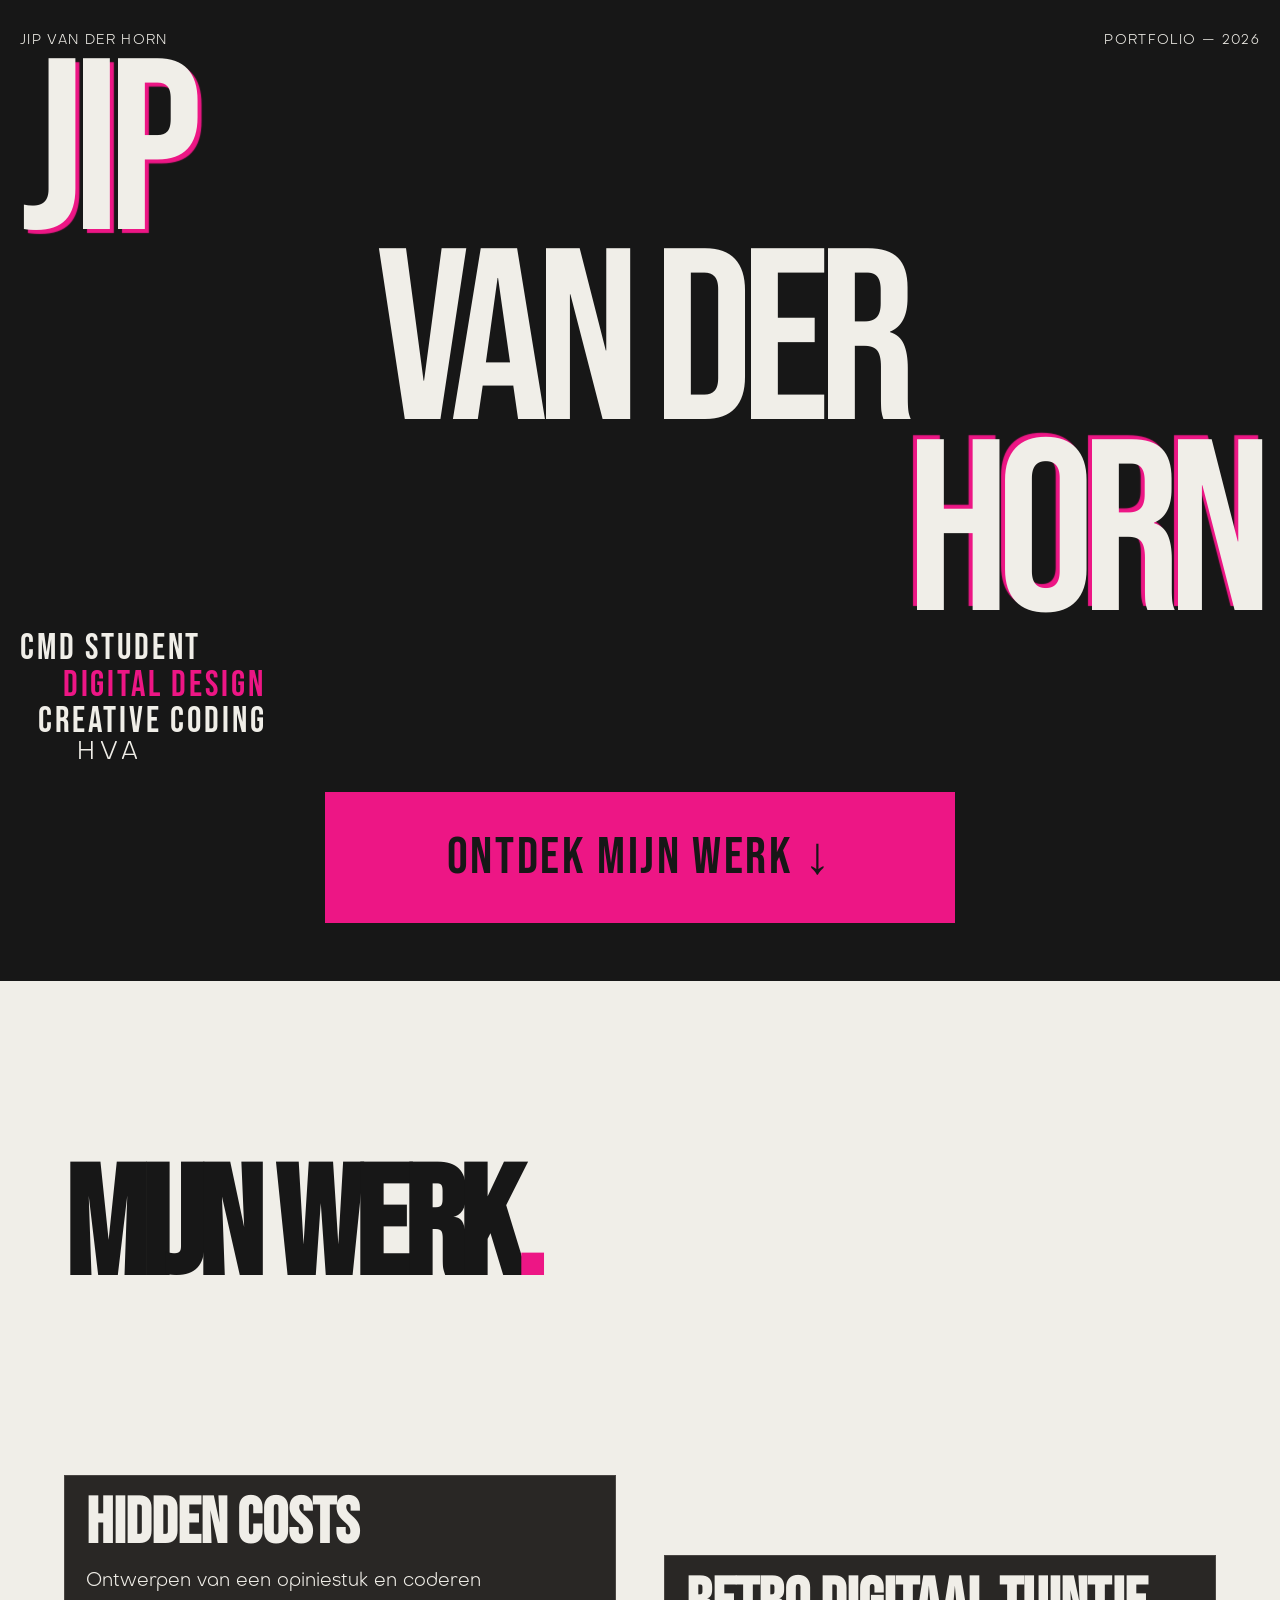
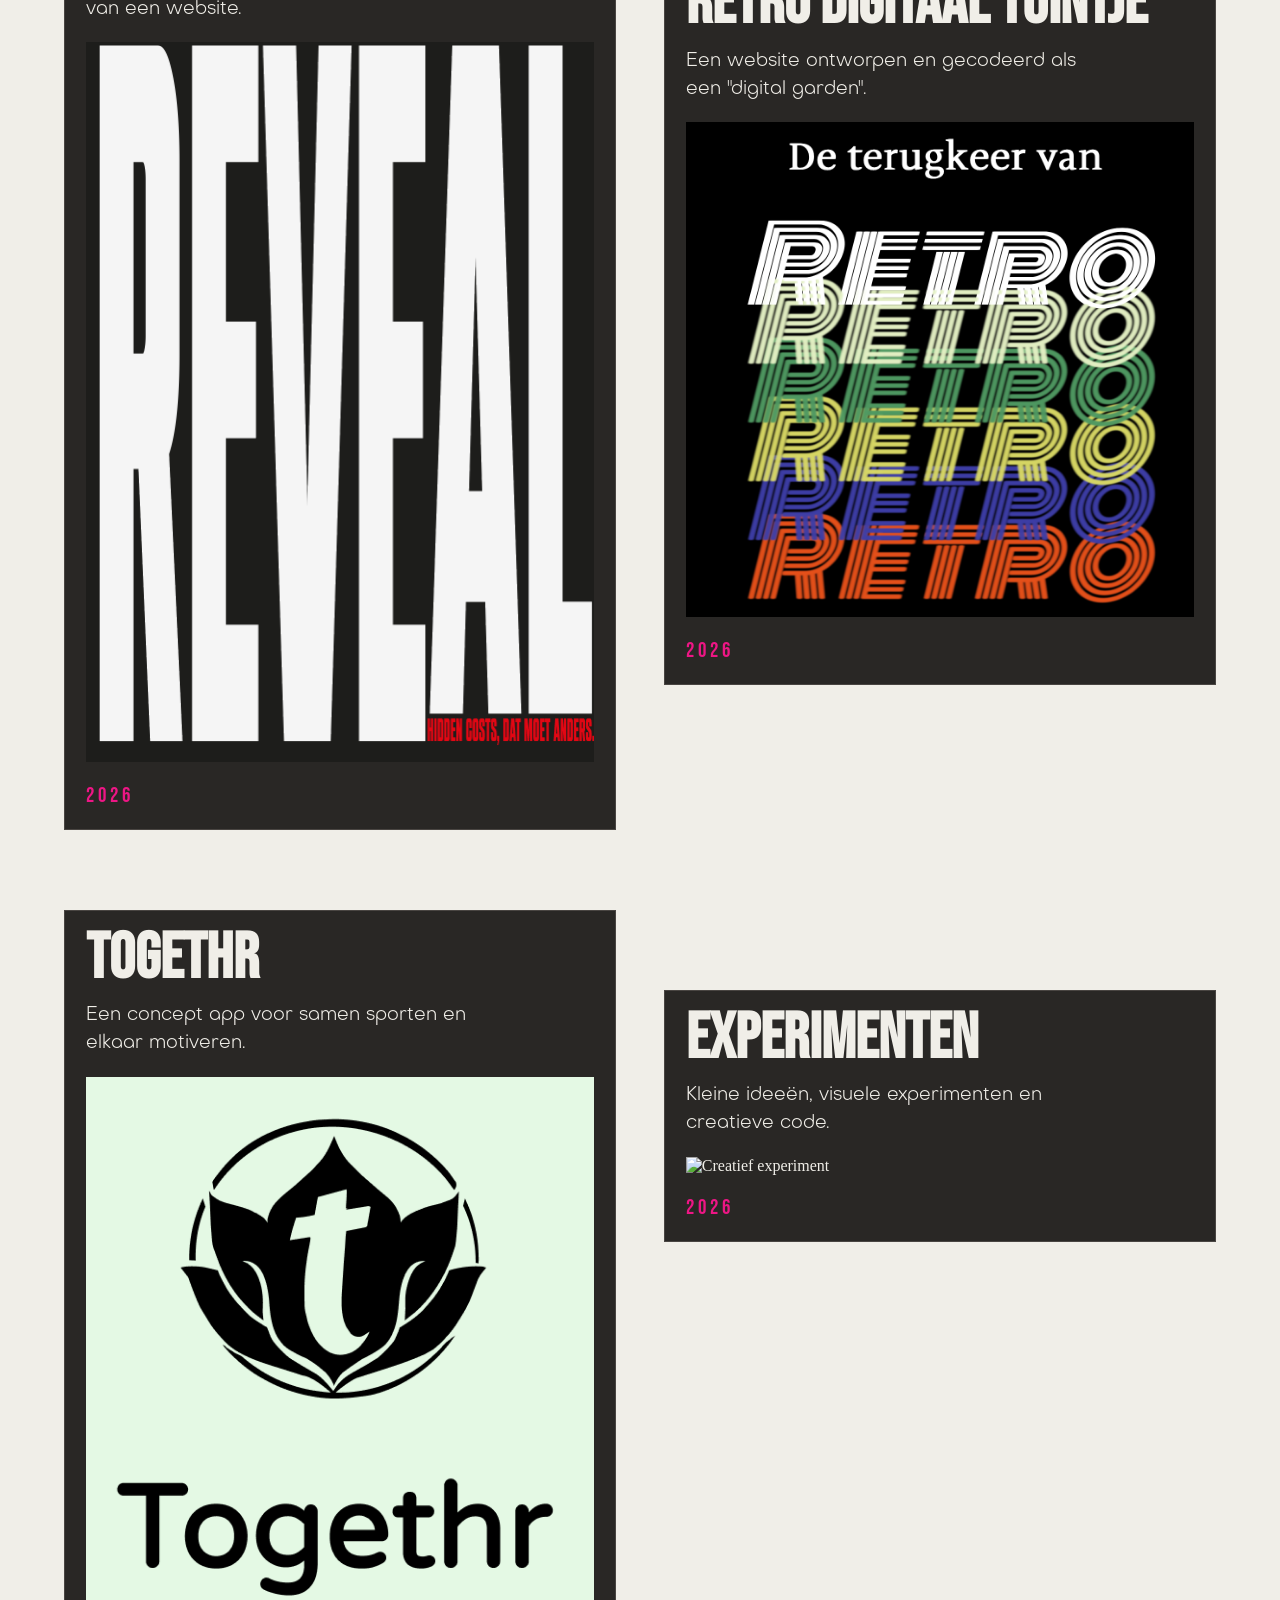
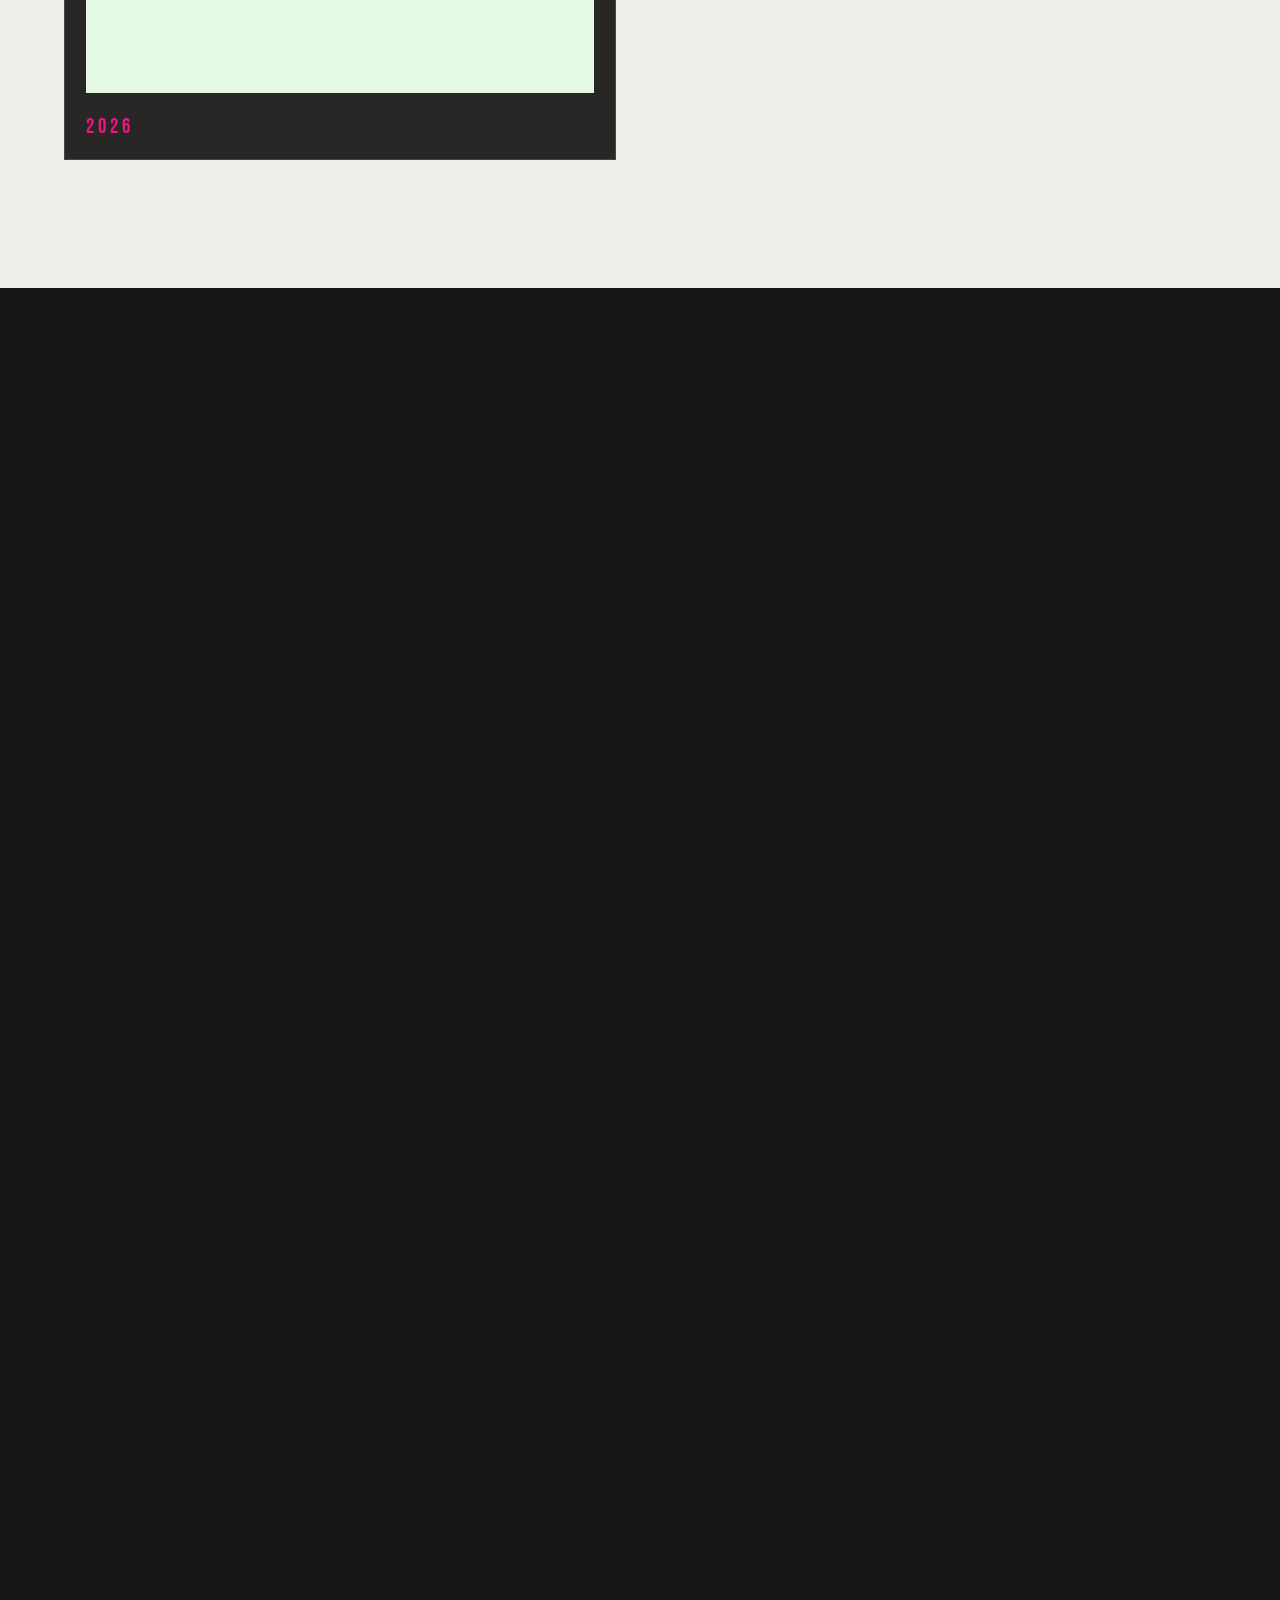
==== index.html @ f1a3193a "..." ====
<!doctype html>
<html lang="nl">
  <head>
    <link rel="icon" type="image/x-icon" href="/assets/fotos/icon.png" />
    <meta charset="UTF-8" />
    <meta name="viewport" content="width=device-width, initial-scale=1.0" />
    <title>Jip van der Horn — portfolio</title>
    <link rel="stylesheet" href="style/style.css" />

    <script src="/assets/js/script.js" defer></script>
  </head>

  <body>
    <main>
      <section class="beginscherm">
        <header>
          <p>Jip van der Horn</p>
          <p>Portfolio — 2026</p>
        </header>

        <div class="intro">
          <h1>
            <span>Jip</span>
            <span>van der</span>
            <span>Horn</span>
          </h1>

          <p class="info">
            <span>CMD student</span>
            <span>digital design</span>
            <span>creative coding</span>
            <span>HVA</span>
          </p>
        </div>

        <a class="ontdek" href="#werk">ontdek mijn werk ↓</a>
      </section>

      <section class="work" id="werk">
        <h2>Mijn werk <span>.</span></h2>

        <div class="project-grid">
          <a href="#" class="project">
            <div class="project-info">
              <h3>Hidden Costs</h3>
              <p>Ontwerpen van een opiniestuk en coderen van een website.</p>
            </div>
            <div class="project-image">
              <img
                src="/assets/fotos/reveal-poster.png"
                alt="Poster. Reveal hidden costs, dat moet anders."
              />
            </div>
          </a>

          <a href="#" class="project">
            <div class="project-info">
              <h3>Retro digitaal tuintje</h3>
              <p>
                Een website ontworpen en gecodeerd als een "digital garden".
              </p>
            </div>
            <div class="project-image">
              <img
                src="/assets/fotos/retro-website.png"
                alt="Retro digitaal tuintje, een screenshot van de beginpagina van een website die ik heb gemaakt"
              />
            </div>
          </a>

          <a href="#" class="project">
            <div class="project-info">
              <h3>Togethr</h3>
              <p>Een concept app voor samen sporten en elkaar motiveren.</p>
            </div>
            <div class="project-image">
              <img
                src="/assets/fotos/togethr.png"
                alt="Togethr logo voor een app die ik met mijn groepje heb ontwikkeld als concept"
              />
            </div>
          </a>

          <a href="#" class="project">
            <div class="project-info">
              <h3>Experimenten</h3>
              <p>Kleine ideeën, visuele experimenten en creatieve code.</p>
            </div>
            <div class="project-image">
              <img
                src="/assets/images/experiment.jpg"
                alt="Creatief experiment"
              />
            </div>
          </a>
        </div>
      </section>
    </main>
  </body>
</html>
---- style/style.css ----
/* MARK: fonts */

@font-face {
  font-family: seraph;
  src: url(/assets/fonts/SeraphsVF.woff2);
}

@font-face {
  font-family: bebas;
  src: url(/assets/fonts/BebasNeue-Regular.ttf);
}

@font-face {
  font-family: octarine;
  src: url(/assets/fonts/Octarine-Bold.otf);
}

@font-face {
  font-family: octarinelight;
  src: url(/assets/fonts/Octarine-Light.otf);
}

/* MARK: kleuren */

:root {
  --black: #171717;
  --pink: #ed1685;
  --white: #f0eee8;
  --orange: #e58e0b;

  --step--2: clamp(0.5252rem, 0.7509rem + -0.2507cqi, 0.6944rem);
  --step--1: clamp(0.8333rem, 0.8278rem + 0.0244cqi, 0.8498rem);
  --step-0: clamp(0.872rem, 0.695rem + 2.8556cqi, 1.175rem);
  --step-1: clamp(1.2rem, 0.8584rem + 4.5181cqi, 2.2248rem);
  --step-2: clamp(1.44rem, 0.7201rem + 3.1995cqi, 3.5996rem);
  --step-3: clamp(1.728rem, 0.3626rem + 6.0685cqi, 5.8242rem);
  --step-4: clamp(2.0736rem, -0.3764rem + 10.8889cqi, 9.4236rem);
  --step-5: clamp(3.4883rem, -1.2647rem + 28.9023cqi, 15.2474rem);
}

/* MARK: basis */

body {
  margin: 0;
  background: var(--black);
  color: var(--white);
}

html {
  scroll-behavior: smooth;
  margin-bottom: 200em;
}

img {
  max-width: 100%;
  height: auto;
  display: block;
}

/* MARK: beginscherm */

.beginscherm {
  position: relative;
  min-height: 100svh;
  box-sizing: border-box;
  padding: 1.25em 1.25em 2em;

  display: grid;
  grid-template-columns: repeat(6, 1fr);
  grid-template-rows: auto 1fr auto;
  overflow: hidden;
}

/* MARK: header */

header {
  grid-column: 1 / -1;

  display: flex;
  justify-content: space-between;
  align-items: center;

  font-family: octarinelight, sans-serif;
  font-size: var(--step--1);
  text-transform: uppercase;
  letter-spacing: 0.1em;
  gap: 2em;
}

/* MARK: intro */

.intro {
  grid-column: 1 / -1;
  align-self: center;
}

.intro h1 {
  margin: 0;
  font-family: bebas, sans-serif;
  font-size: var(--step-5);
  font-weight: normal;
  line-height: 0.78;
  letter-spacing: -0.05em;
  text-transform: uppercase;
  display: flex;
  flex-direction: column;
  align-items: center;
}

.intro h1 span {
  display: block;
}

.intro h1 span:nth-child(1) {
  align-self: flex-start;
  text-shadow: 4px 4px 1px var(--pink);
}

.intro h1 span:nth-child(2) {
  align-self: center;
}

.intro h1 span:nth-child(3) {
  align-self: flex-end;
  text-shadow: -4px -4px 1px var(--pink);
}

/* MARK: animaties jip */

.intro h1 span:nth-child(1) {
  animation-name: zweefjip, scrolljip;
  animation-duration: 7.6s, 1s;
  animation-timing-function: ease-in-out, linear;
  animation-iteration-count: infinite, 1;
  animation-direction: alternate, normal;
  animation-fill-mode: none, both;

  animation-timeline: auto, scroll(root);
  animation-range:
    normal,
    0vh 90vh;
}

.intro h1 span:nth-child(1),
.intro h1 span:nth-child(3) {
  will-change: translate;
}

@keyframes zweefjip {
  from {
    transform: translateX(0);
  }

  to {
    transform: translateX(0.25em);
  }
}

@keyframes scrolljip {
  from {
    translate: 0 0;
  }

  to {
    translate: 2em 0;
  }
}

/* MARK: animaties van der */

.intro h1 span:nth-child(2) {
  animation-name: zweefvd;
  animation-duration: 10s;
  animation-timing-function: ease-in-out;
  animation-direction: alternate;
  animation-iteration-count: infinite;
}

@keyframes zweefvd {
  from {
    rotate: 2deg;
  }

  to {
    rotate: -14deg;
  }
}

/* MARK: animaties horn */

.intro h1 span:nth-child(3) {
  animation-name: zweefhorn, scrollhorn;
  animation-duration: 5.8s, 1s;
  animation-timing-function: ease-in-out, linear;
  animation-iteration-count: infinite, 1;
  animation-direction: alternate, normal;
  animation-fill-mode: none, both;

  animation-timeline: auto, scroll(root);
  animation-range:
    normal,
    0vh 50vh;
}

@keyframes zweefhorn {
  from {
    transform: translateX(-0.25em);
  }

  to {
    transform: translateX(0);
  }
}

@keyframes scrollhorn {
  from {
    translate: 0 0;
  }

  to {
    translate: -2em 0;
  }
}

/* MARK: info */

.info {
  display: flex;
  flex-direction: column;
  align-items: flex-start;
  gap: 0.08em;
  padding-right: 3em;

  width: fit-content;
  margin: 0em;

  font-family: bebas, sans-serif;
  font-size: var(--step-1);
  line-height: 0.95;
  text-transform: uppercase;

  animation: infoReveal 1s linear both;
  animation-timeline: scroll(root);
  animation-range: 0vh 40vh;
}

.info span {
  display: block;
  width: fit-content;
  font-size: 1em;
  letter-spacing: 0.08em;
}

.info span:nth-child(1) {
  margin-left: 0;
}

.info span:nth-child(2) {
  margin-left: 1.2em;
  color: var(--pink);
}

.info span:nth-child(3) {
  margin-left: 0.5em;
}

.info span:nth-child(4) {
  margin-left: 2.3em;
  font-family: octarinelight, sans-serif;
  font-size: 0.7em;
  letter-spacing: 0.2em;
}

@keyframes infoReveal {
  0% {
    translate: 0 2em;
    opacity: 0;
    clip-path: inset(0 0 100% 0);
  }

  100% {
    translate: 0 0;
    opacity: 1;
    clip-path: inset(0 0 0 0);
  }
}

/* MARK: ontdek */

.ontdek {
  grid-column: 1 / -1;
  justify-self: center;

  position: relative;
  display: flex;
  align-items: center;
  justify-content: center;

  width: min(100%, 12em);
  height: 2.5em;
  margin: 0.5em;
  background: var(--pink);
  color: var(--black);

  @media (max-width: 45em) {
    width: 100%;
    height: 3.2em;
    margin: 0.5em 0;
  }

  font-family: bebas, sans-serif;
  font-size: var(--step-2);
  letter-spacing: 0.05em;
  text-decoration: none;
  text-transform: uppercase;

  overflow: hidden;
  isolation: isolate;
  transition: 0.4s ease-in-out;
}

.ontdek::before {
  content: "";
  position: absolute;
  inset: 0;
  z-index: -1;

  display: grid;
  place-items: center;

  background: var(--black);
  color: var(--pink);

  transition: 0.4s ease-in-out;
}

.ontdek::after {
  content: "";
  position: absolute;
  inset: 0;
  z-index: -1;

  background: var(--pink);
  transform: translateY(0);
  transition: 0.33s ease-in-out;
}

.ontdek:hover {
  color: var(--white);
  transform: translateY(-6px), scale(1.05);
  box-shadow: 0 8px 0 var(--pink);
}

.ontdek:hover::after {
  transform: translateY(-100%);
}

.ontdek:hover::before {
  transform: translateY(0);
}

.ontdek:focus {
  outline: 4px dashed var(--white);
  outline-offset: 5px;
  rotate: -4deg;
}

.ontdek:focus::after {
  background: var(--orange);
}

.ontdek:focus::before {
  background: var(--orange);
}

/* MARK: work */

.work {
  background: var(--white);
  color: var(--black);
  padding: 4em 5vw 8em;
}

.work-header {
  display: flex;
  justify-content: space-between;
  font-family: octarinelight, sans-serif;
  font-size: var(--step--1);
  text-transform: uppercase;
  letter-spacing: 0.1em;
}

.work-header p {
  margin: 0;
}

.work h2 {
  display: flex;
  align-items: baseline;
  white-space: nowrap;
  margin: 0.8em 0 1.2em;
  font-family: bebas, sans-serif;
  font-size: clamp(3rem, 12vw, 12rem);
  line-height: 0.8;
  letter-spacing: -0.045em;
  text-transform: uppercase;
}

.work h2 span {
  color: var(--pink);
}

/* MARK: project grid */

.project-grid {
  display: grid;
  grid-template-columns: repeat(2, 1fr);
  gap: 3em;
  align-items: start;
}
@media (max-width: 42em) {
  .work {
    padding: 3em 2.5em 5em;
  }

  .project-grid {
    grid-template-columns: 1fr;
    gap: 2em;
  }
}
@media (min-width: 90em) {
  .project-grid {
    grid-template-columns: repeat(3, 1fr);
  }
}

/* MARK: projects */

.project {
  display: grid;
  align-content: start;
  min-width: 0;
  padding: 1.3em;
  background: #292725;
  color: var(--white);
  text-decoration: none;
  border: 1px solid #494542;
  transition: transform 0.4s cubic-bezier(0.16, 1, 0.3, 1);
}

.project:hover {
  transform: translateY(-0.5em);
}

.project-info {
  margin-bottom: 1.2em;
}

.project-info h3 {
  margin: 0;
  font-family: bebas;
  font-size: clamp(2.8rem, 5vw, 4rem);
  line-height: 0.85;
  text-transform: uppercase;
}

.project-info h3 span {
  color: var(--pink);
  font-family: octarine;
  font-size: 0.65em;
}

.project-info p {
  max-width: 22em;
  margin: 0.8em 0 0;
  font-family: octarinelight;
  font-size: var(--step-0);
  line-height: 1.5;
}

.project::after {
  content: "2026";
  margin-top: 1em;
  color: var(--pink);
  font-family: bebas;
  font-size: 1.3rem;
  letter-spacing: 0.2em;
}

/* MARK: project images */

.project-image {
  position: relative;
  display: block;
  width: 100%;
  min-width: 0;
  overflow: hidden;
}

.project-image img {
  display: block;
  width: 100%;
  height: auto;
}

/* MARK: project hover */

.project-image::after {
  content: "BEKIJK ↗";
  position: absolute;
  inset: 0;
  display: grid;
  place-items: center;
  background: rgb(237 22 133 / 75%);
  color: var(--black);
  font-family: bebas, sans-serif;
  font-size: clamp(2rem, 5vw, 4rem);
  letter-spacing: 0.05em;
  clip-path: circle(0% at 50% 50%);
  transition: clip-path 0.6s cubic-bezier(0.16, 1, 0.3, 1);
}

.project:hover .project-image::after,
.project:focus-visible .project-image::after {
  clip-path: circle(150% at 50% 50%);
}

/* MARK: project grid asymmetrie */

@media (min-width: 45em) {
  .project:nth-child(2) {
    margin-top: 5em;
  }

  .project:nth-child(3) {
    margin-top: 2em;
  }

  .project:nth-child(4) {
    margin-top: 7em;
  }
}
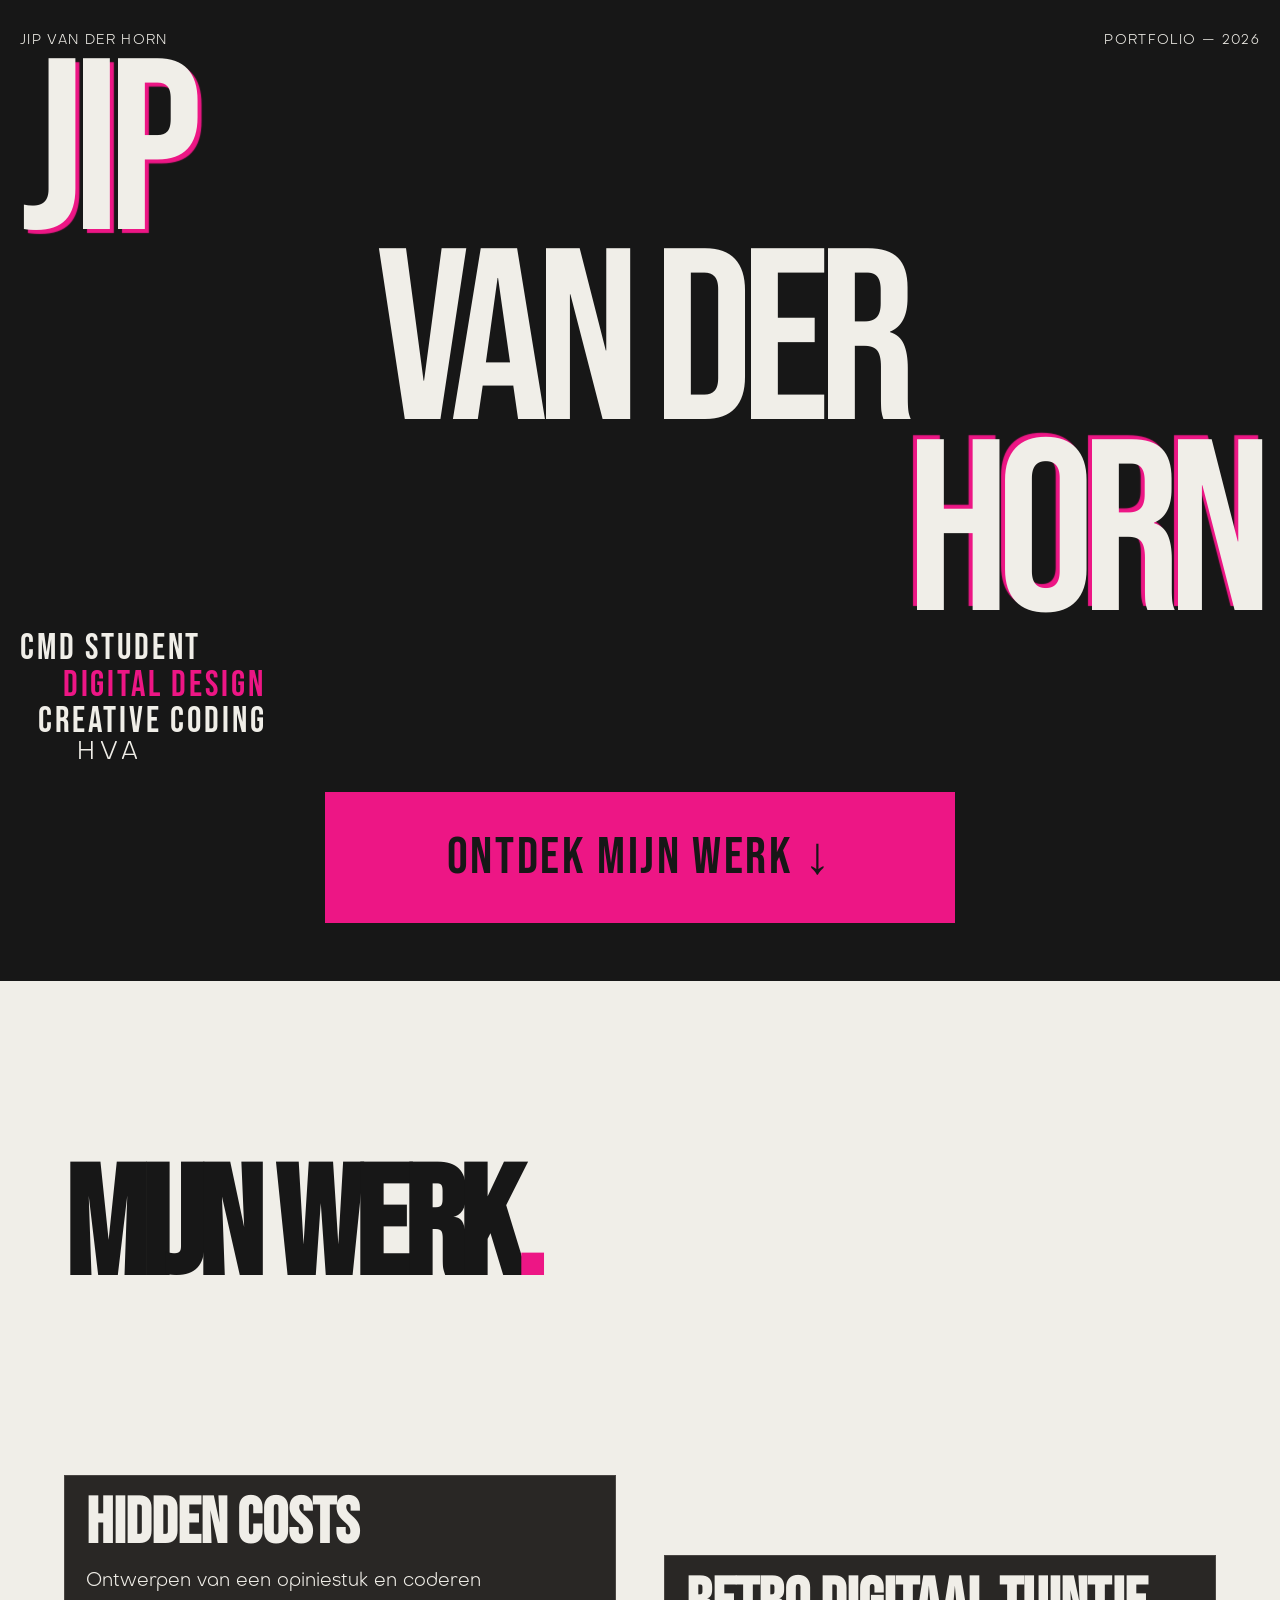
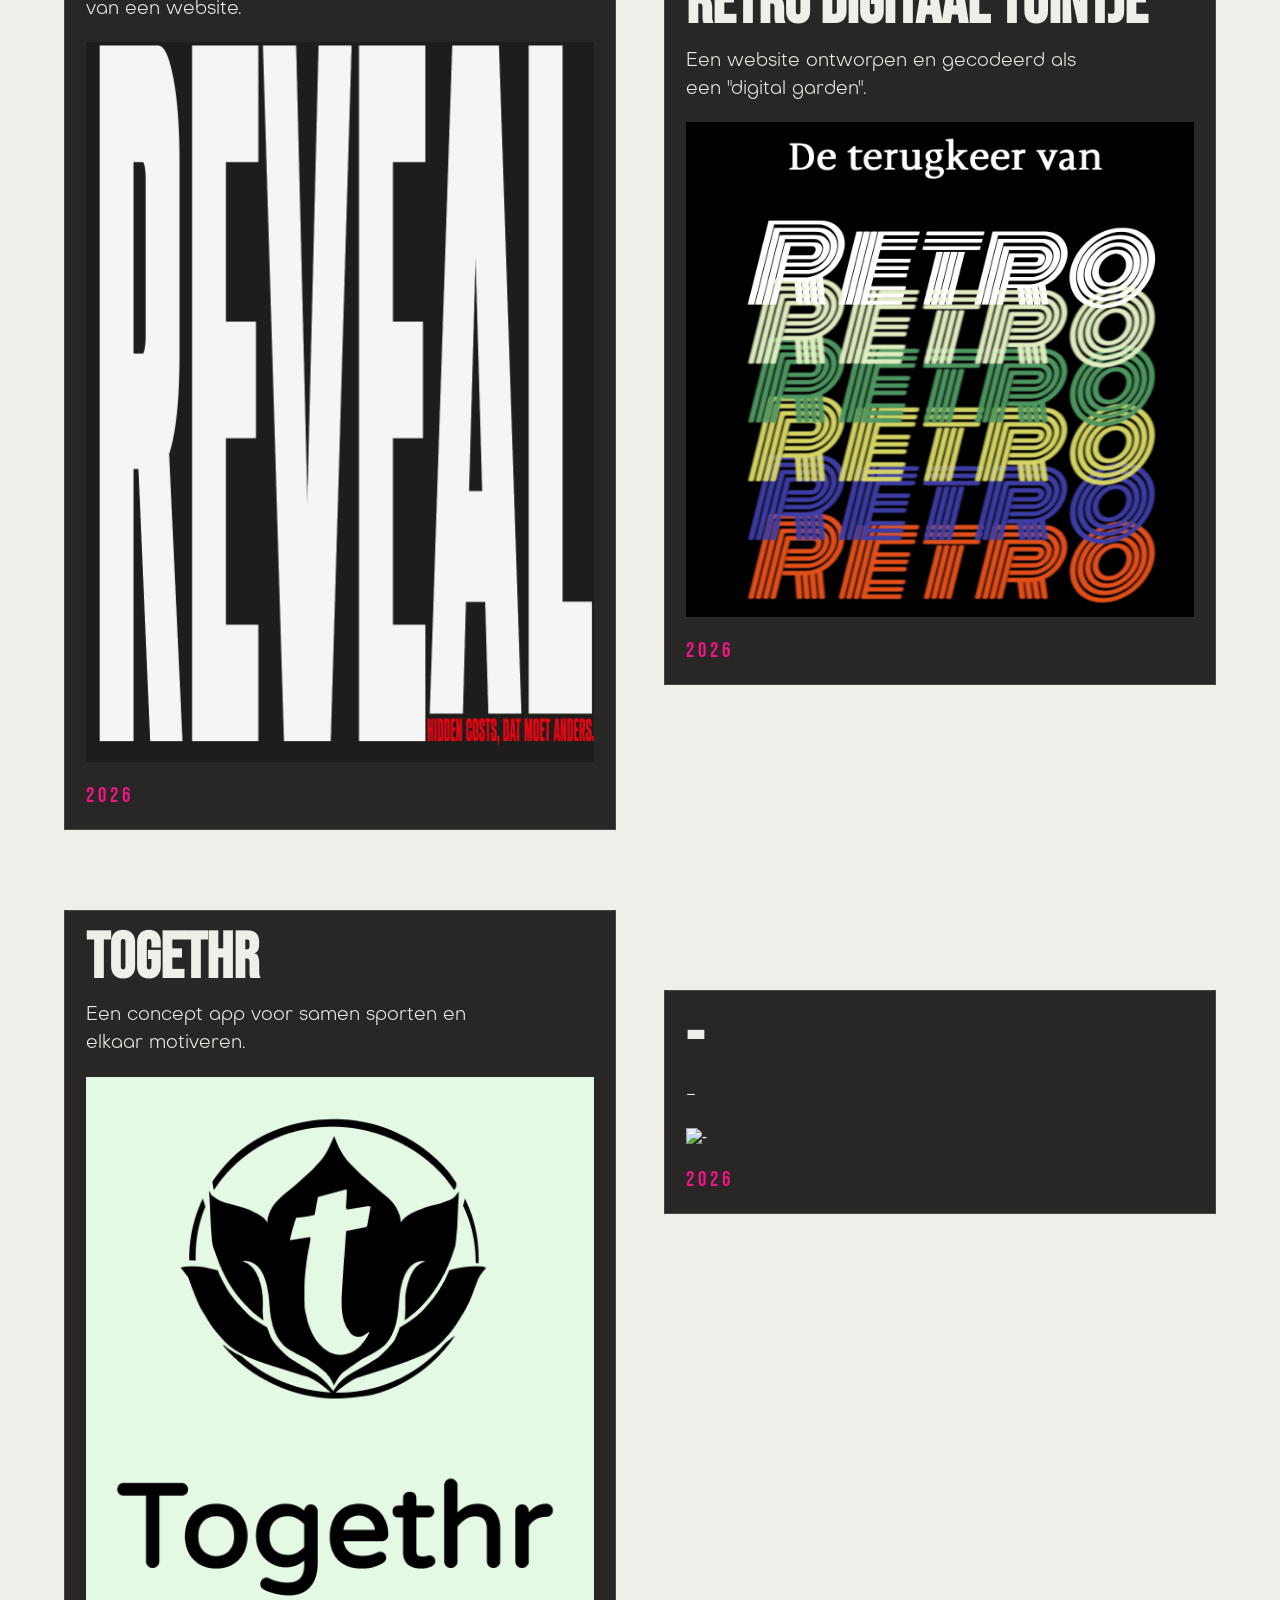
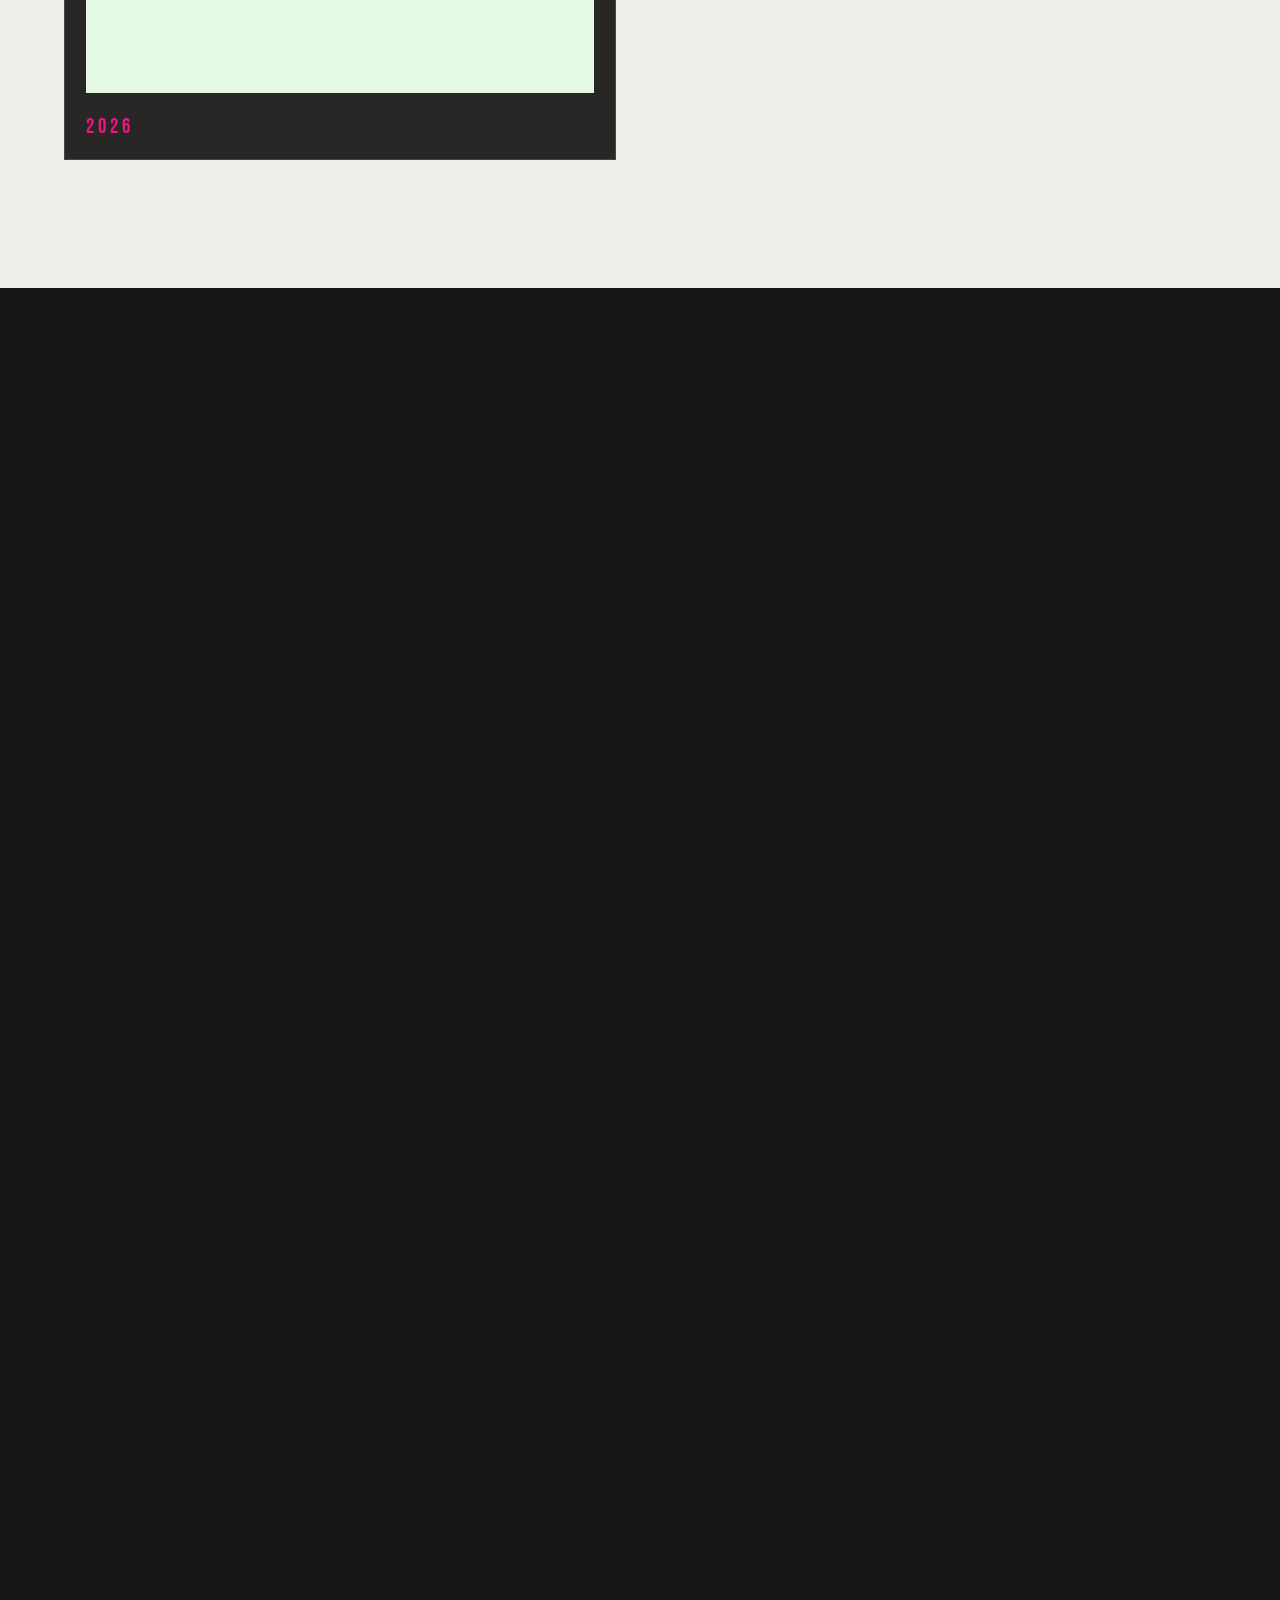
==== commit edacb443: "," ====
--- a/index.html
+++ b/index.html
@@ -40,7 +40,7 @@
         <h2>Mijn werk <span>.</span></h2>
 
         <div class="project-grid">
-          <a href="#" class="project">
+          <a href="/projecten/hiddencosts.html" class="project">
             <div class="project-info">
               <h3>Hidden Costs</h3>
               <p>Ontwerpen van een opiniestuk en coderen van een website.</p>
@@ -53,7 +53,7 @@
             </div>
           </a>
 
-          <a href="#" class="project">
+          <a href="/projecten/retro.html" class="project">
             <div class="project-info">
               <h3>Retro digitaal tuintje</h3>
               <p>
@@ -68,7 +68,7 @@
             </div>
           </a>
 
-          <a href="#" class="project">
+          <a href="/projecten/togethr.html" class="project">
             <div class="project-info">
               <h3>Togethr</h3>
               <p>Een concept app voor samen sporten en elkaar motiveren.</p>
@@ -83,14 +83,11 @@
 
           <a href="#" class="project">
             <div class="project-info">
-              <h3>Experimenten</h3>
-              <p>Kleine ideeën, visuele experimenten en creatieve code.</p>
+              <h3>-</h3>
+              <p>-</p>
             </div>
             <div class="project-image">
-              <img
-                src="/assets/images/experiment.jpg"
-                alt="Creatief experiment"
-              />
+              <img src="-.jpg" alt="-" />
             </div>
           </a>
         </div>
--- a/style/style.css
+++ b/style/style.css
@@ -420,7 +420,7 @@
 }
 @media (max-width: 42em) {
   .work {
-    padding: 3em 2.5em 5em;
+    padding: 3em clamp(2em, 8vw, 4em) 5em;
   }
 
   .project-grid {
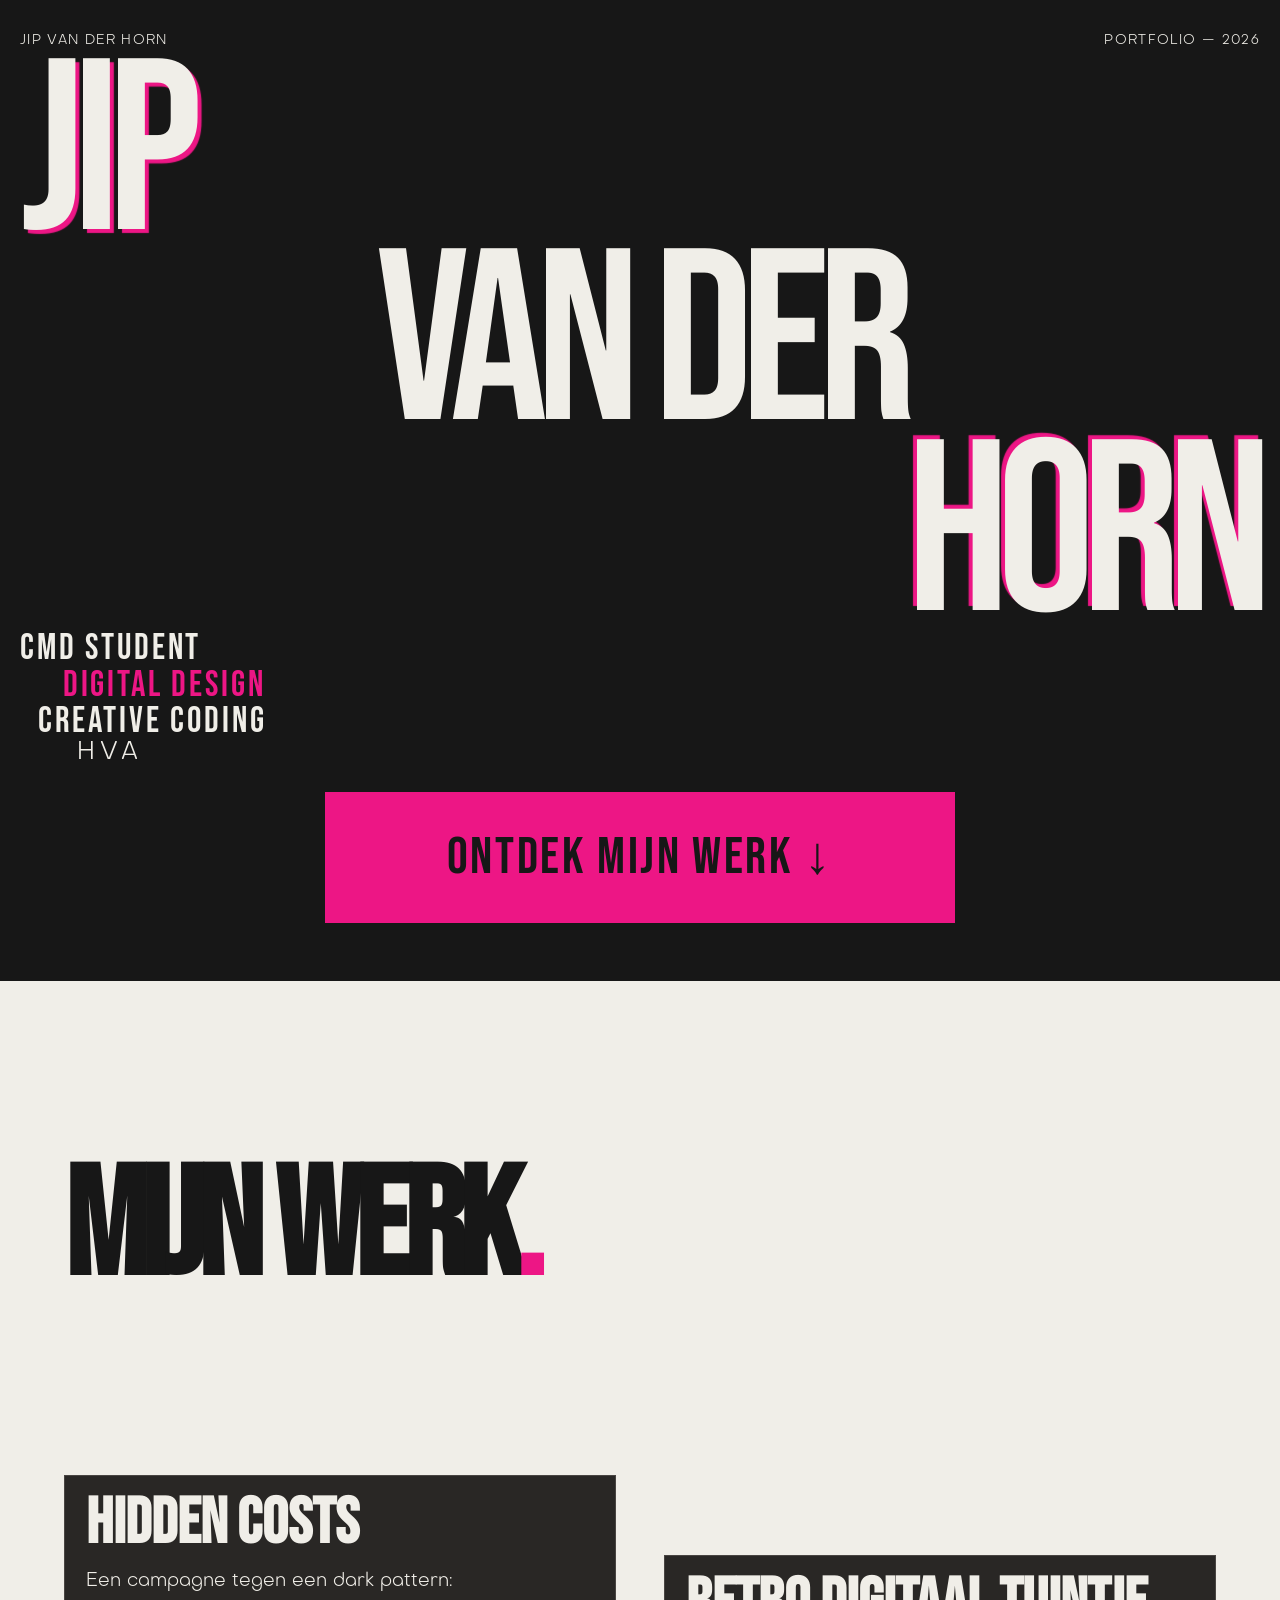
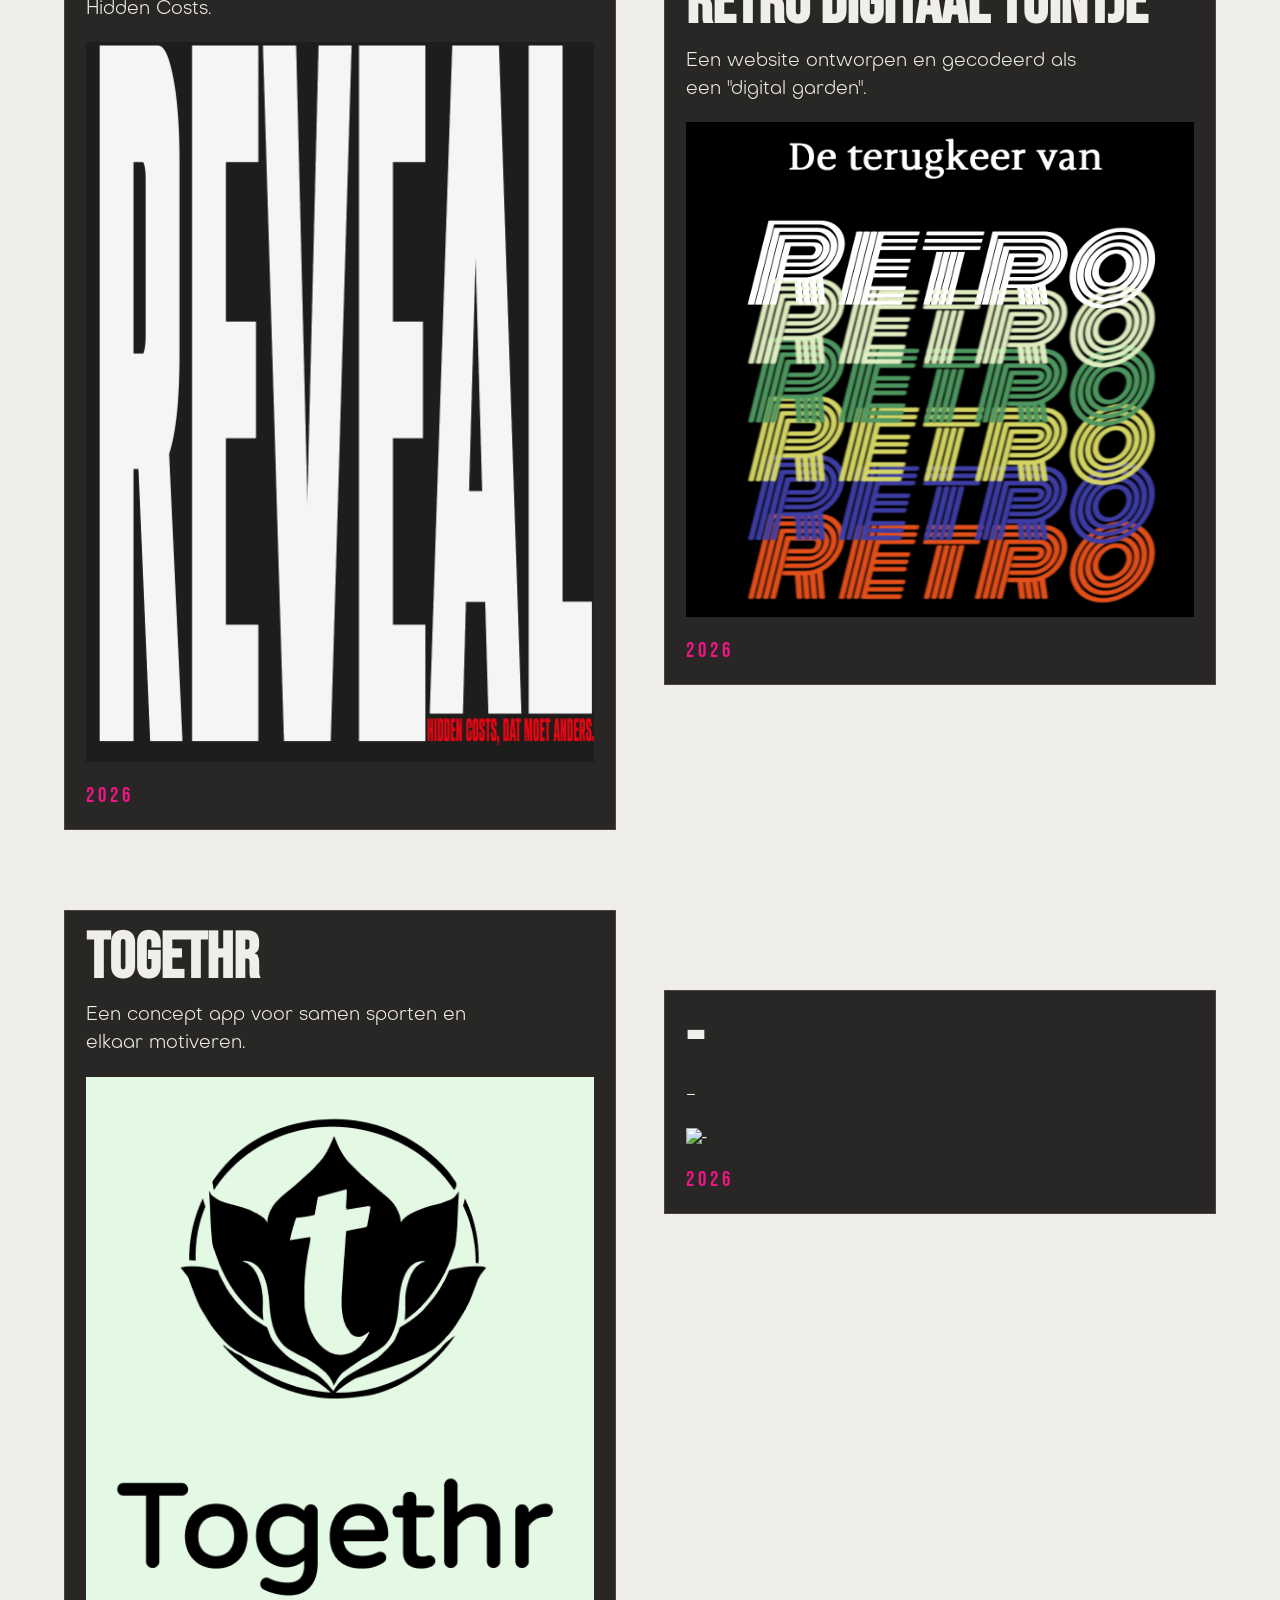
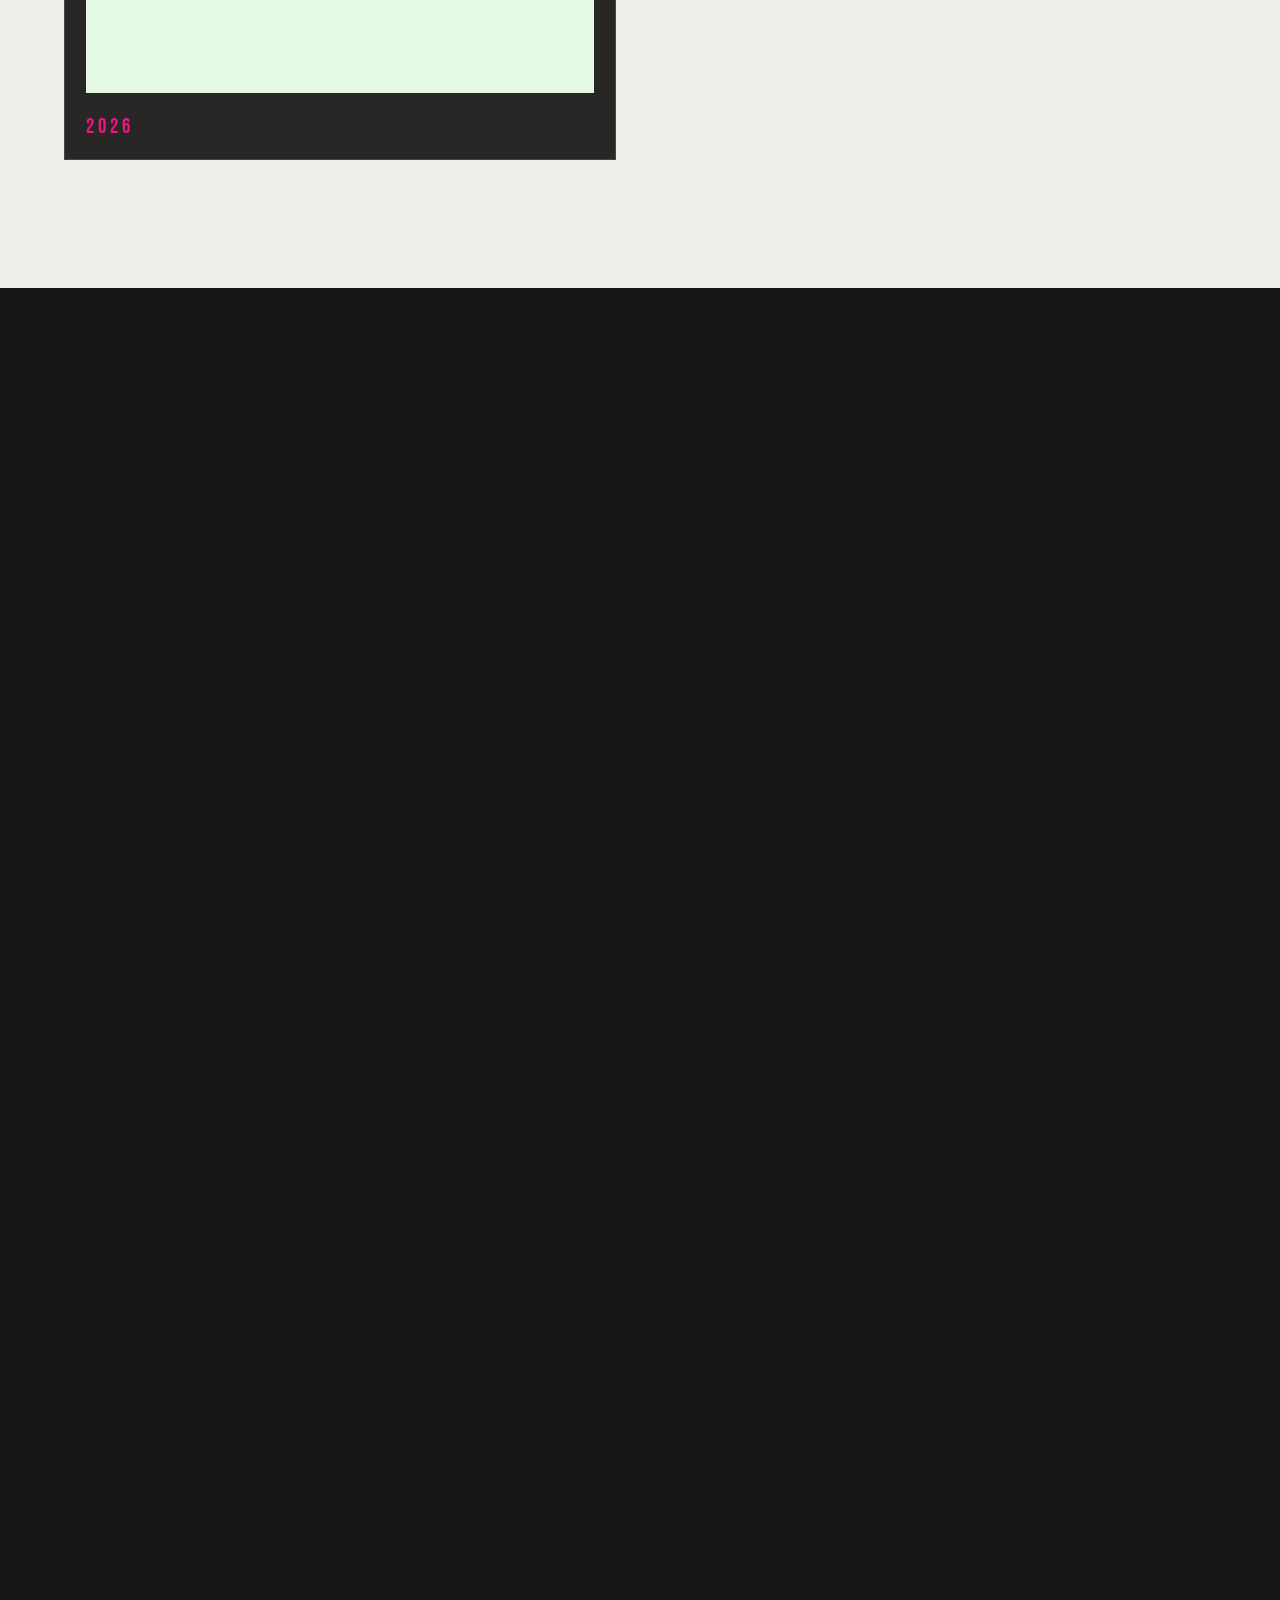
==== commit a8ad0b6d: "!" ====
--- a/index.html
+++ b/index.html
@@ -43,7 +43,7 @@
           <a href="/projecten/hiddencosts.html" class="project">
             <div class="project-info">
               <h3>Hidden Costs</h3>
-              <p>Ontwerpen van een opiniestuk en coderen van een website.</p>
+              <p>Een campagne tegen een dark pattern: Hidden Costs.</p>
             </div>
             <div class="project-image">
               <img
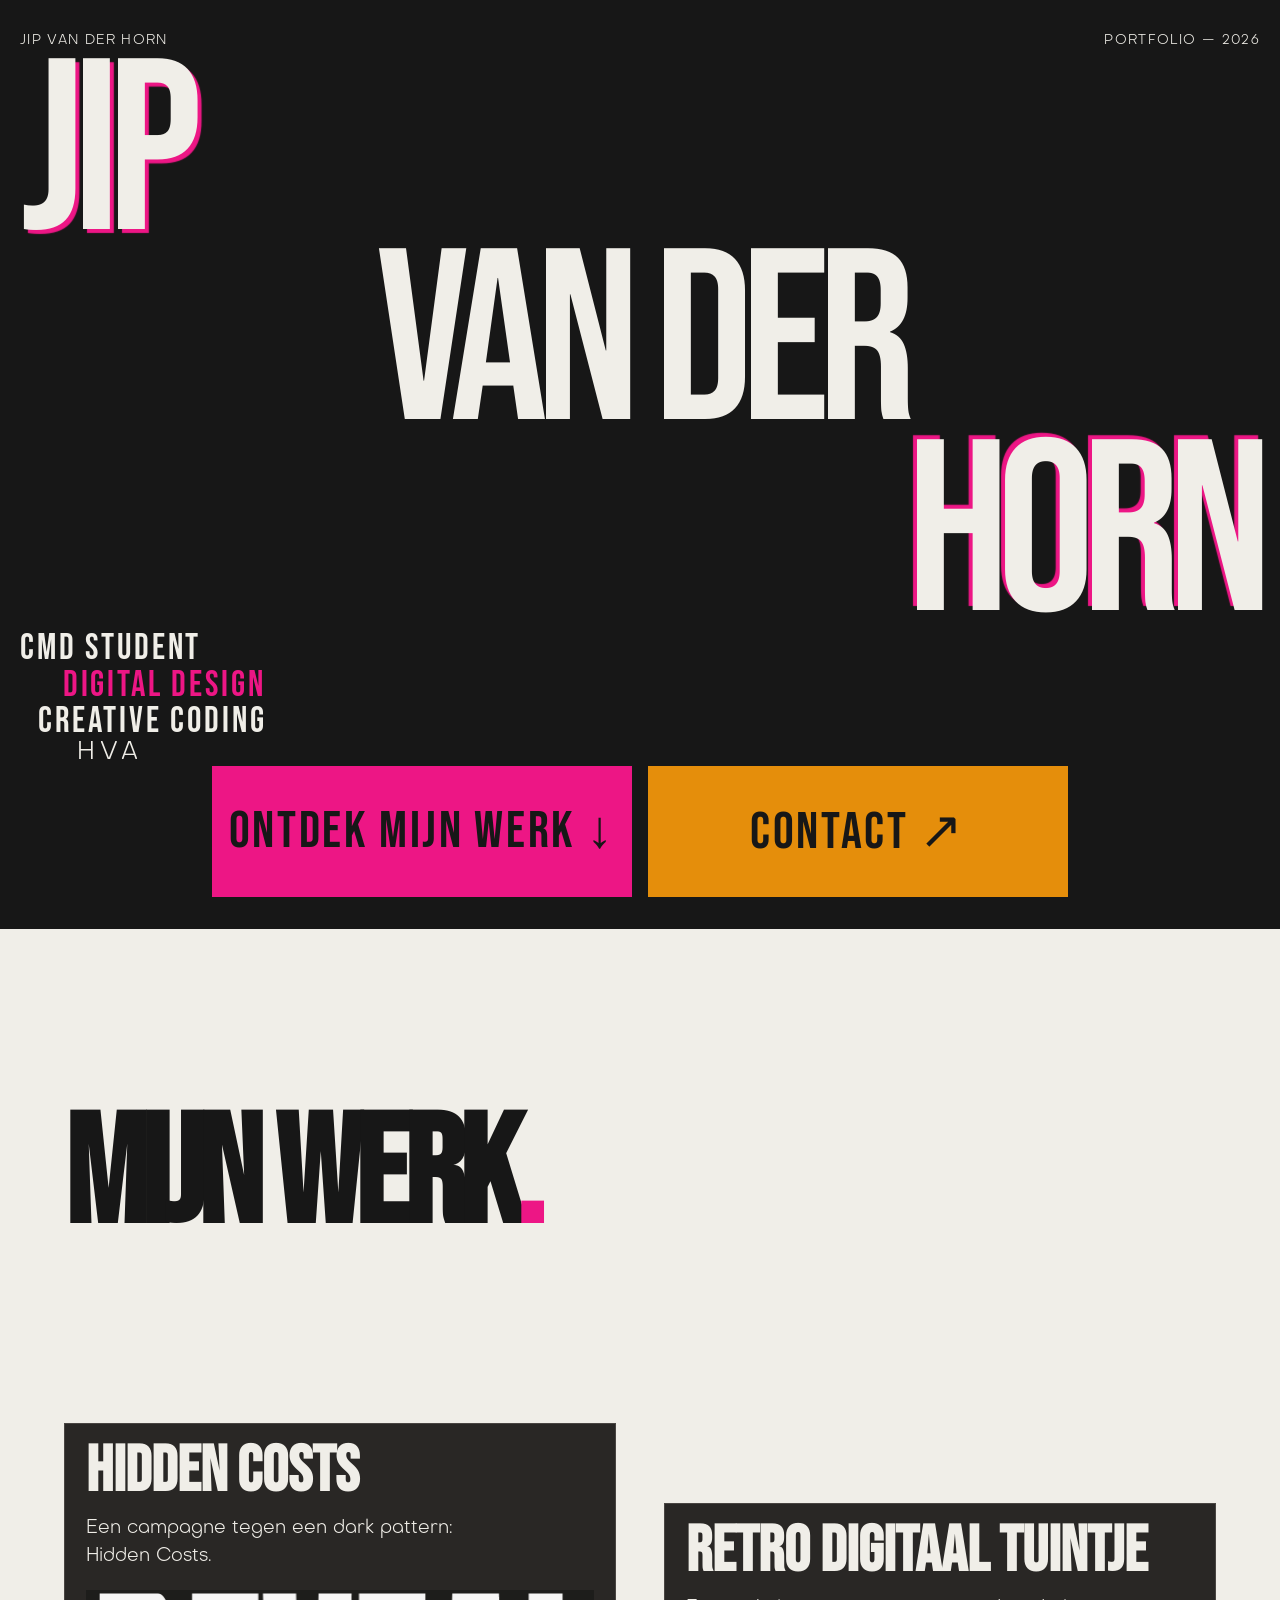
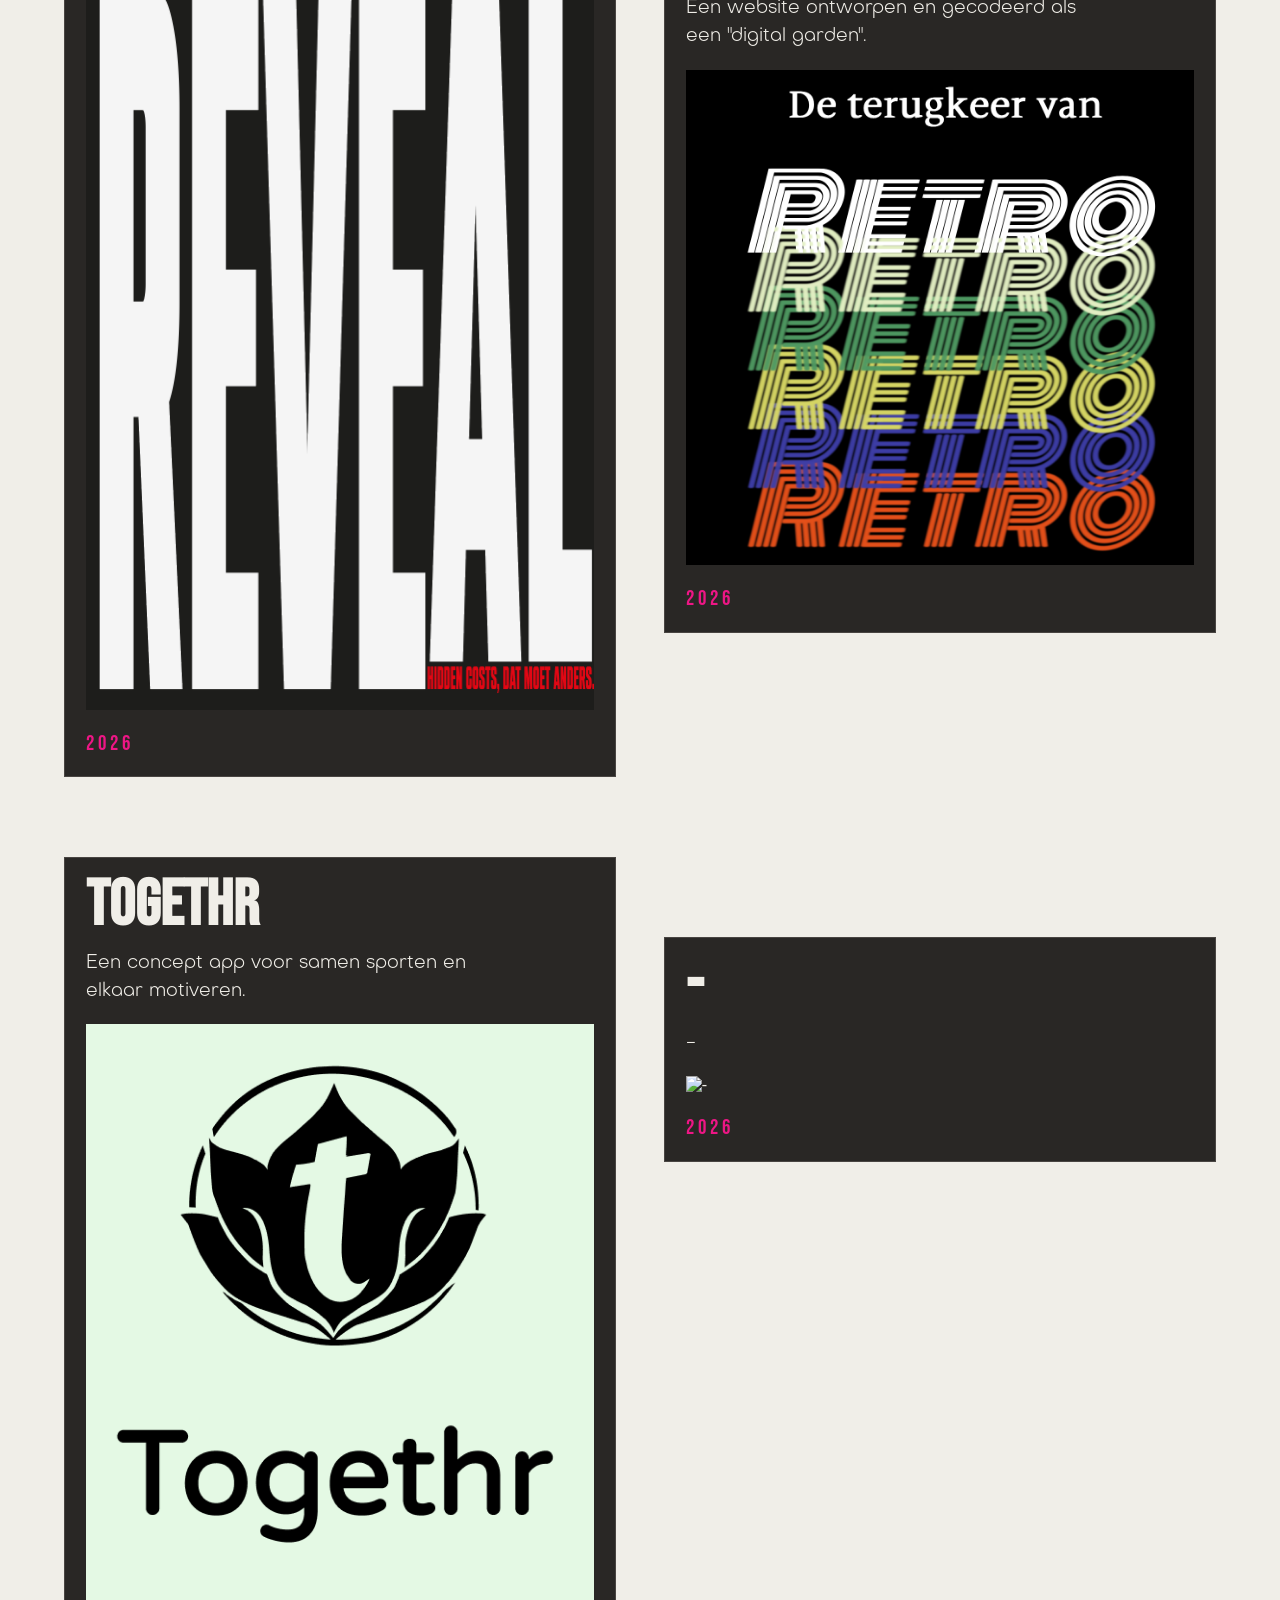
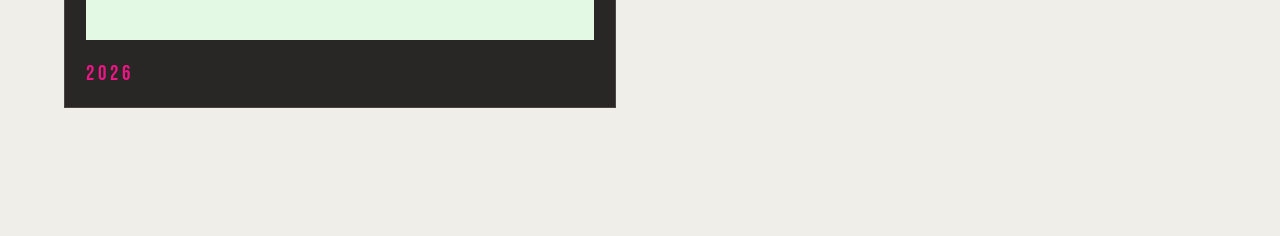
==== commit 1a8f6bed: "!!!!" ====
--- a/index.html
+++ b/index.html
@@ -1,13 +1,35 @@
 <!doctype html>
 <html lang="nl">
   <head>
-    <link rel="icon" type="image/x-icon" href="/assets/fotos/icon.png" />
     <meta charset="UTF-8" />
     <meta name="viewport" content="width=device-width, initial-scale=1.0" />
-    <title>Jip van der Horn — portfolio</title>
+
+    <title>Jip van der Horn — CMD Portfolio</title>
+
+    <meta
+      name="description"
+      content="Ik ben Jip van der Horn, CMD-student aan de Hogeschool van Amsterdam. Bekijk mijn portfolio met projecten op het gebied van digital design, webdesign en creative coding."
+    />
+
+    <meta name="author" content="Jip van der Horn" />
+
+    <meta name="robots" content="index, follow" />
+
+    <meta property="og:title" content="Jip van der Horn — CMD Portfolio" />
+    <meta
+      property="og:description"
+      content="CMD-student aan de HvA. Ontdek mijn projecten op het gebied van digital design, webdesign en creative coding."
+    />
+    <meta property="og:url" content="https://jipvdhorn.nl/" />
+    <meta property="og:type" content="website" />
+    <meta
+      property="og:image"
+      content="https://jipvdhorn.nl/assets/fotos/retro-website.png"
+    />
+    <link rel="icon" type="image/png" href="/assets/fotos/icon.png" />
+
     <link rel="stylesheet" href="style/style.css" />
-
-    <script src="/assets/js/script.js" defer></script>
+    <script src="./assets/js/script.js" defer></script>
   </head>
 
   <body>
@@ -33,7 +55,10 @@
           </p>
         </div>
 
-        <a class="ontdek" href="#werk">ontdek mijn werk ↓</a>
+        <div class="knoppen">
+          <a class="ontdek" href="#werk">ontdek mijn werk ↓</a>
+          <a class="contact" href="./contact/contact.html"> contact ↗ </a>
+        </div>
       </section>
 
       <section class="work" id="werk">
--- a/style/style.css
+++ b/style/style.css
@@ -48,7 +48,6 @@
 
 html {
   scroll-behavior: smooth;
-  margin-bottom: 200em;
 }
 
 img {
@@ -284,29 +283,16 @@
     clip-path: inset(0 0 0 0);
   }
 }
-
-/* MARK: ontdek */
-
 .ontdek {
-  grid-column: 1 / -1;
-  justify-self: center;
-
-  position: relative;
   display: flex;
   align-items: center;
   justify-content: center;
 
-  width: min(100%, 12em);
+  width: min(100%, 8em);
   height: 2.5em;
-  margin: 0.5em;
+
   background: var(--pink);
   color: var(--black);
-
-  @media (max-width: 45em) {
-    width: 100%;
-    height: 3.2em;
-    margin: 0.5em 0;
-  }
 
   font-family: bebas, sans-serif;
   font-size: var(--step-2);
@@ -314,63 +300,78 @@
   text-decoration: none;
   text-transform: uppercase;
 
-  overflow: hidden;
-  isolation: isolate;
   transition: 0.4s ease-in-out;
 }
 
-.ontdek::before {
-  content: "";
-  position: absolute;
-  inset: 0;
-  z-index: -1;
-
-  display: grid;
-  place-items: center;
-
+.ontdek:hover {
   background: var(--black);
   color: var(--pink);
+  transform: translateY(-6px);
+  box-shadow: 0 8px 0 var(--pink);
+}
+/* MARK: knoppen */
+
+.knoppen {
+  grid-column: 1 / -1;
+  justify-self: center;
+
+  display: flex;
+  align-items: center;
+  justify-content: center;
+  gap: 1em;
+
+  width: 100%;
+}
+
+/* MARK: contact knop */
+
+.contact {
+  display: flex;
+  align-items: center;
+  justify-content: center;
+
+  width: min(100%, 8em);
+  height: 2.5em;
+
+  background: var(--orange);
+  color: var(--black);
+
+  font-family: bebas, sans-serif;
+  font-size: var(--step-2);
+  letter-spacing: 0.05em;
+  text-decoration: none;
+  text-transform: uppercase;
 
   transition: 0.4s ease-in-out;
 }
 
-.ontdek::after {
-  content: "";
-  position: absolute;
-  inset: 0;
-  z-index: -1;
-
-  background: var(--pink);
-  transform: translateY(0);
-  transition: 0.33s ease-in-out;
-}
-
-.ontdek:hover {
-  color: var(--white);
-  transform: translateY(-6px), scale(1.05);
-  box-shadow: 0 8px 0 var(--pink);
-}
-
-.ontdek:hover::after {
-  transform: translateY(-100%);
-}
-
-.ontdek:hover::before {
-  transform: translateY(0);
-}
-
-.ontdek:focus {
+.contact:hover {
+  background: var(--black);
+  color: var(--orange);
+  transform: translateY(-6px);
+  box-shadow: 0 8px 0 var(--orange);
+}
+
+.contact:focus-visible {
   outline: 4px dashed var(--white);
   outline-offset: 5px;
-  rotate: -4deg;
-}
-
-.ontdek:focus::after {
-  background: var(--orange);
-}
-
-.ontdek:focus::before {
-  background: var(--orange);
+  rotate: 4deg;
+}
+
+/* MARK: mobiel */
+
+@media (max-width: 45em) {
+  .knoppen {
+    flex-direction: column;
+    gap: 0.7em;
+  }
+
+  .ontdek,
+  .contact {
+    width: 100%;
+    height: 3.2em;
+    margin: 0.5em 0;
+  }
 }
 
 /* MARK: work */
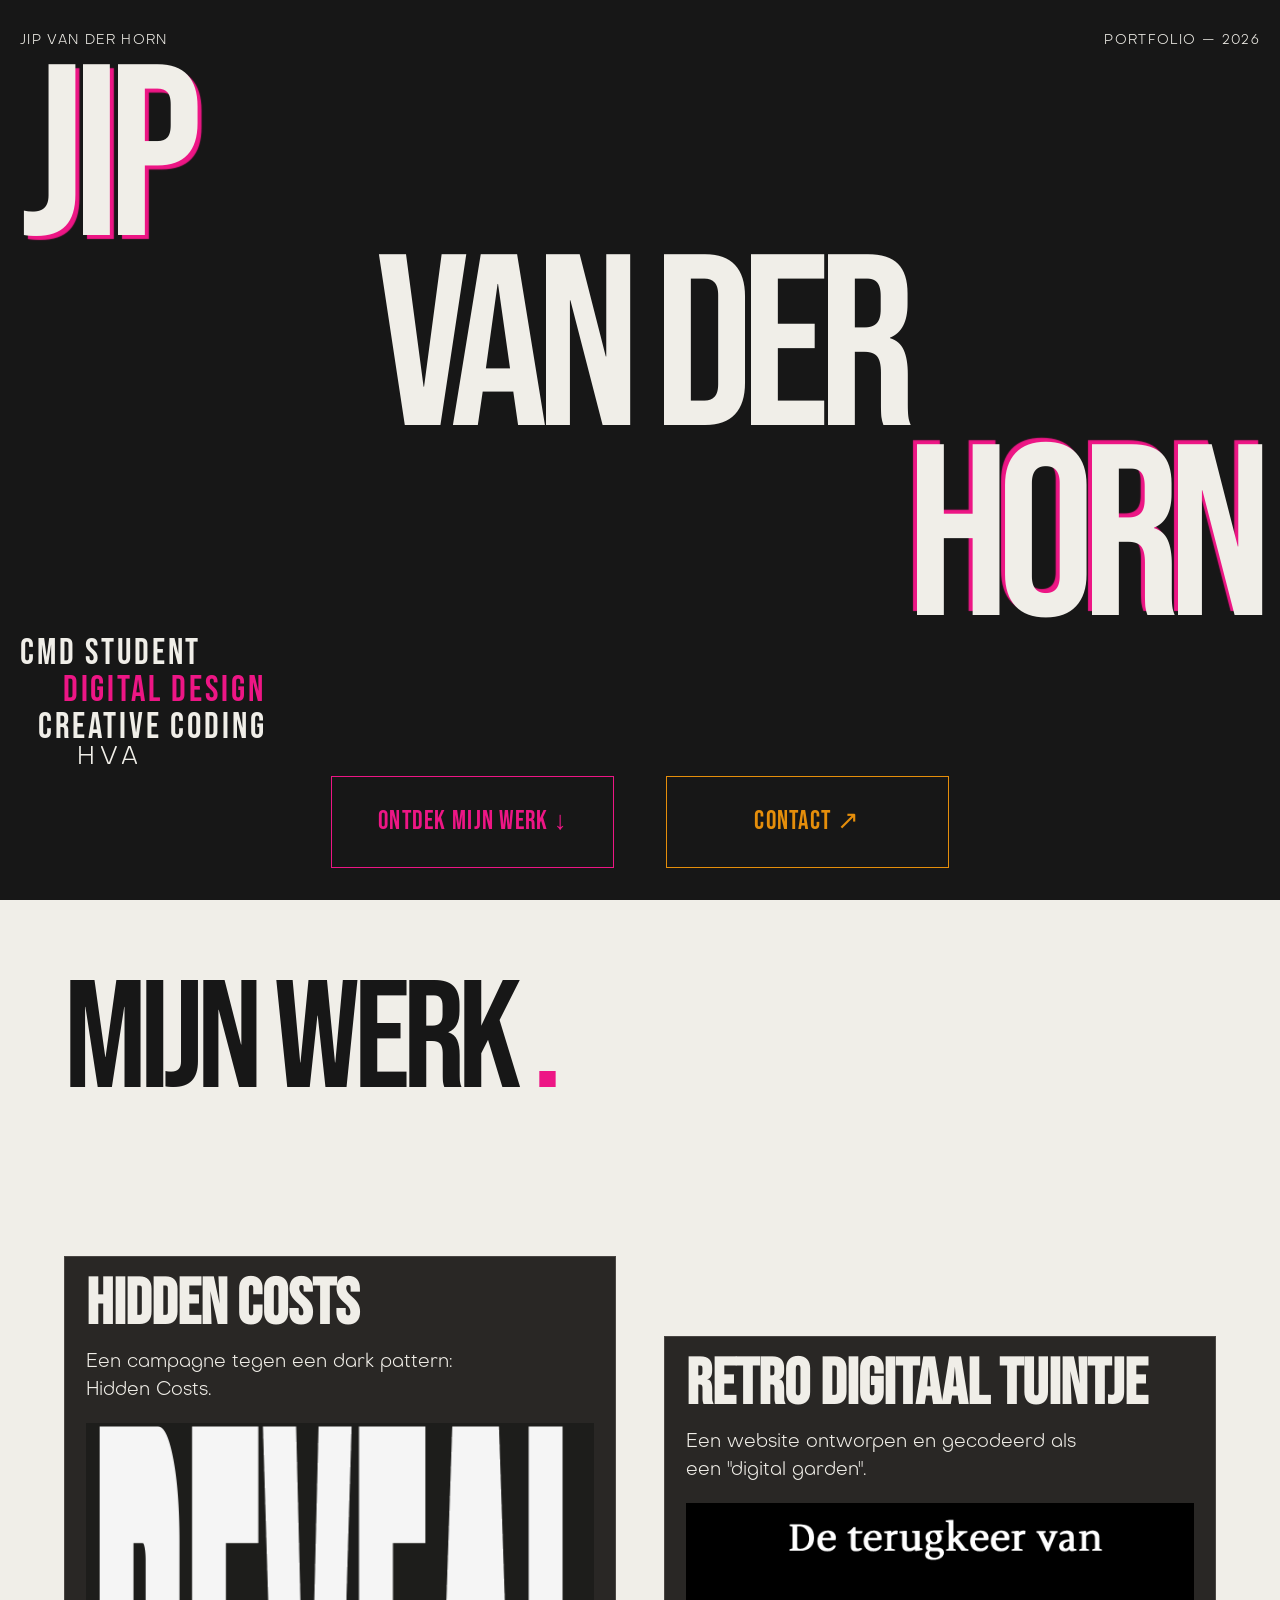
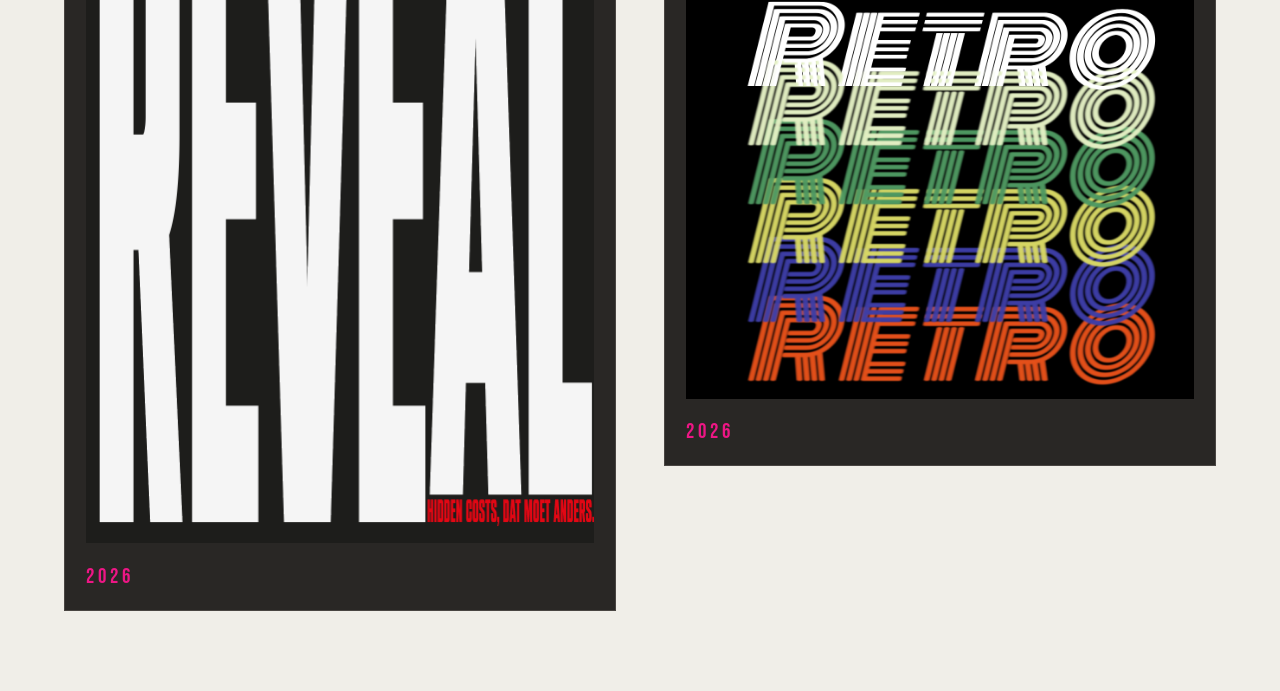
==== commit 04552fda: ".." ====
--- a/index.html
+++ b/index.html
@@ -93,7 +93,7 @@
             </div>
           </a>
 
-          <a href="/projecten/togethr.html" class="project">
+          <!-- <a href="/projecten/togethr.html" class="project">
             <div class="project-info">
               <h3>Togethr</h3>
               <p>Een concept app voor samen sporten en elkaar motiveren.</p>
@@ -114,7 +114,7 @@
             <div class="project-image">
               <img src="-.jpg" alt="-" />
             </div>
-          </a>
+          </a> -->
         </div>
       </section>
     </main>
--- a/style/style.css
+++ b/style/style.css
@@ -229,9 +229,8 @@
   align-items: flex-start;
   gap: 0.08em;
   padding-right: 3em;
-
   width: fit-content;
-  margin: 0em;
+  margin: 0;
 
   font-family: bebas, sans-serif;
   font-size: var(--step-1);
@@ -283,79 +282,82 @@
     clip-path: inset(0 0 0 0);
   }
 }
-.ontdek {
+
+/* MARK: knoppen */
+
+.knoppen {
+  grid-column: 1 / -1;
+  justify-self: center;
+
   display: flex;
   align-items: center;
   justify-content: center;
-
-  width: min(100%, 8em);
-  height: 2.5em;
-
-  background: var(--pink);
-  color: var(--black);
-
-  font-family: bebas, sans-serif;
-  font-size: var(--step-2);
-  letter-spacing: 0.05em;
-  text-decoration: none;
-  text-transform: uppercase;
-
-  transition: 0.4s ease-in-out;
-}
-
-.ontdek:hover {
-  background: var(--black);
-  color: var(--pink);
-  transform: translateY(-6px);
-  box-shadow: 0 8px 0 var(--pink);
-}
-/* MARK: knoppen */
-
-.knoppen {
-  grid-column: 1 / -1;
-  justify-self: center;
-
-  display: flex;
-  align-items: center;
-  justify-content: center;
-  gap: 1em;
+  gap: clamp(1rem, 4vw, 4rem);
 
   width: 100%;
-}
-
-/* MARK: contact knop */
-
+  min-width: 0;
+}
+
+/* MARK: ontdek en contact */
+
+.ontdek,
 .contact {
   display: flex;
   align-items: center;
   justify-content: center;
 
-  width: min(100%, 8em);
-  height: 2.5em;
-
+  flex: 0 1 15rem;
+  width: 100%;
+  min-width: 0;
+  min-height: clamp(3.5rem, 5vw, 5rem);
+  padding: 0.5em 0.8em;
+
+  font-family: bebas, sans-serif;
+  font-size: clamp(1.4rem, 2vw, 2rem);
+  line-height: 1;
+  letter-spacing: 0.05em;
+  text-align: center;
+  text-decoration: none;
+  text-transform: uppercase;
+  white-space: nowrap;
+
+  transition: 0.35s ease;
+}
+
+.ontdek {
+  border: 1px solid var(--pink);
+  background: transparent;
+  color: var(--pink);
+}
+
+.contact {
+  border: 1px solid var(--orange);
+  background: transparent;
+  color: var(--orange);
+}
+
+/* MARK: hover */
+
+.ontdek:hover {
+  background: var(--pink);
+  color: var(--black);
+  transform: translateY(-5px);
+  box-shadow: 0 6px 0 var(--pink);
+}
+
+.contact:hover {
   background: var(--orange);
   color: var(--black);
-
-  font-family: bebas, sans-serif;
-  font-size: var(--step-2);
-  letter-spacing: 0.05em;
-  text-decoration: none;
-  text-transform: uppercase;
-
-  transition: 0.4s ease-in-out;
-}
-
-.contact:hover {
-  background: var(--black);
-  color: var(--orange);
-  transform: translateY(-6px);
-  box-shadow: 0 8px 0 var(--orange);
-}
-
+  transform: translateY(-5px);
+  box-shadow: 0 6px 0 var(--orange);
+}
+
+/* MARK: focus */
+
+.ontdek:focus-visible,
 .contact:focus-visible {
-  outline: 4px dashed var(--white);
-  outline-offset: 5px;
-  rotate: 4deg;
+  outline: 2px dashed var(--white);
+  outline-offset: 6px;
 }
 
 /* MARK: mobiel */
@@ -363,45 +365,36 @@
 @media (max-width: 45em) {
   .knoppen {
     flex-direction: column;
-    gap: 0.7em;
+    align-items: center;
+    gap: 0.8rem;
   }
 
   .ontdek,
   .contact {
-    width: 100%;
-    height: 3.2em;
-    margin: 0.5em 0;
-  }
-}
-
-/* MARK: work */
+    flex: none;
+    width: min(100%, 22rem);
+    min-height: 3.5rem;
+    font-size: clamp(1.8rem, 5vw, 2.5rem);
+  }
+}
+/* MARK: work section */
 
 .work {
+  min-height: 100svh;
+  box-sizing: border-box;
+  padding: 5em clamp(1.25em, 5vw, 5em);
+
   background: var(--white);
   color: var(--black);
-  padding: 4em 5vw 8em;
-}
-
-.work-header {
-  display: flex;
-  justify-content: space-between;
-  font-family: octarinelight, sans-serif;
-  font-size: var(--step--1);
-  text-transform: uppercase;
-  letter-spacing: 0.1em;
-}
-
-.work-header p {
-  margin: 0;
-}
+}
+
+/* MARK: work heading */
 
 .work h2 {
-  display: flex;
-  align-items: baseline;
-  white-space: nowrap;
-  margin: 0.8em 0 1.2em;
+  margin: 0 0 1em;
   font-family: bebas, sans-serif;
-  font-size: clamp(3rem, 12vw, 12rem);
+  font-size: clamp(4rem, 12vw, 12rem);
+  font-weight: normal;
   line-height: 0.8;
   letter-spacing: -0.045em;
   text-transform: uppercase;
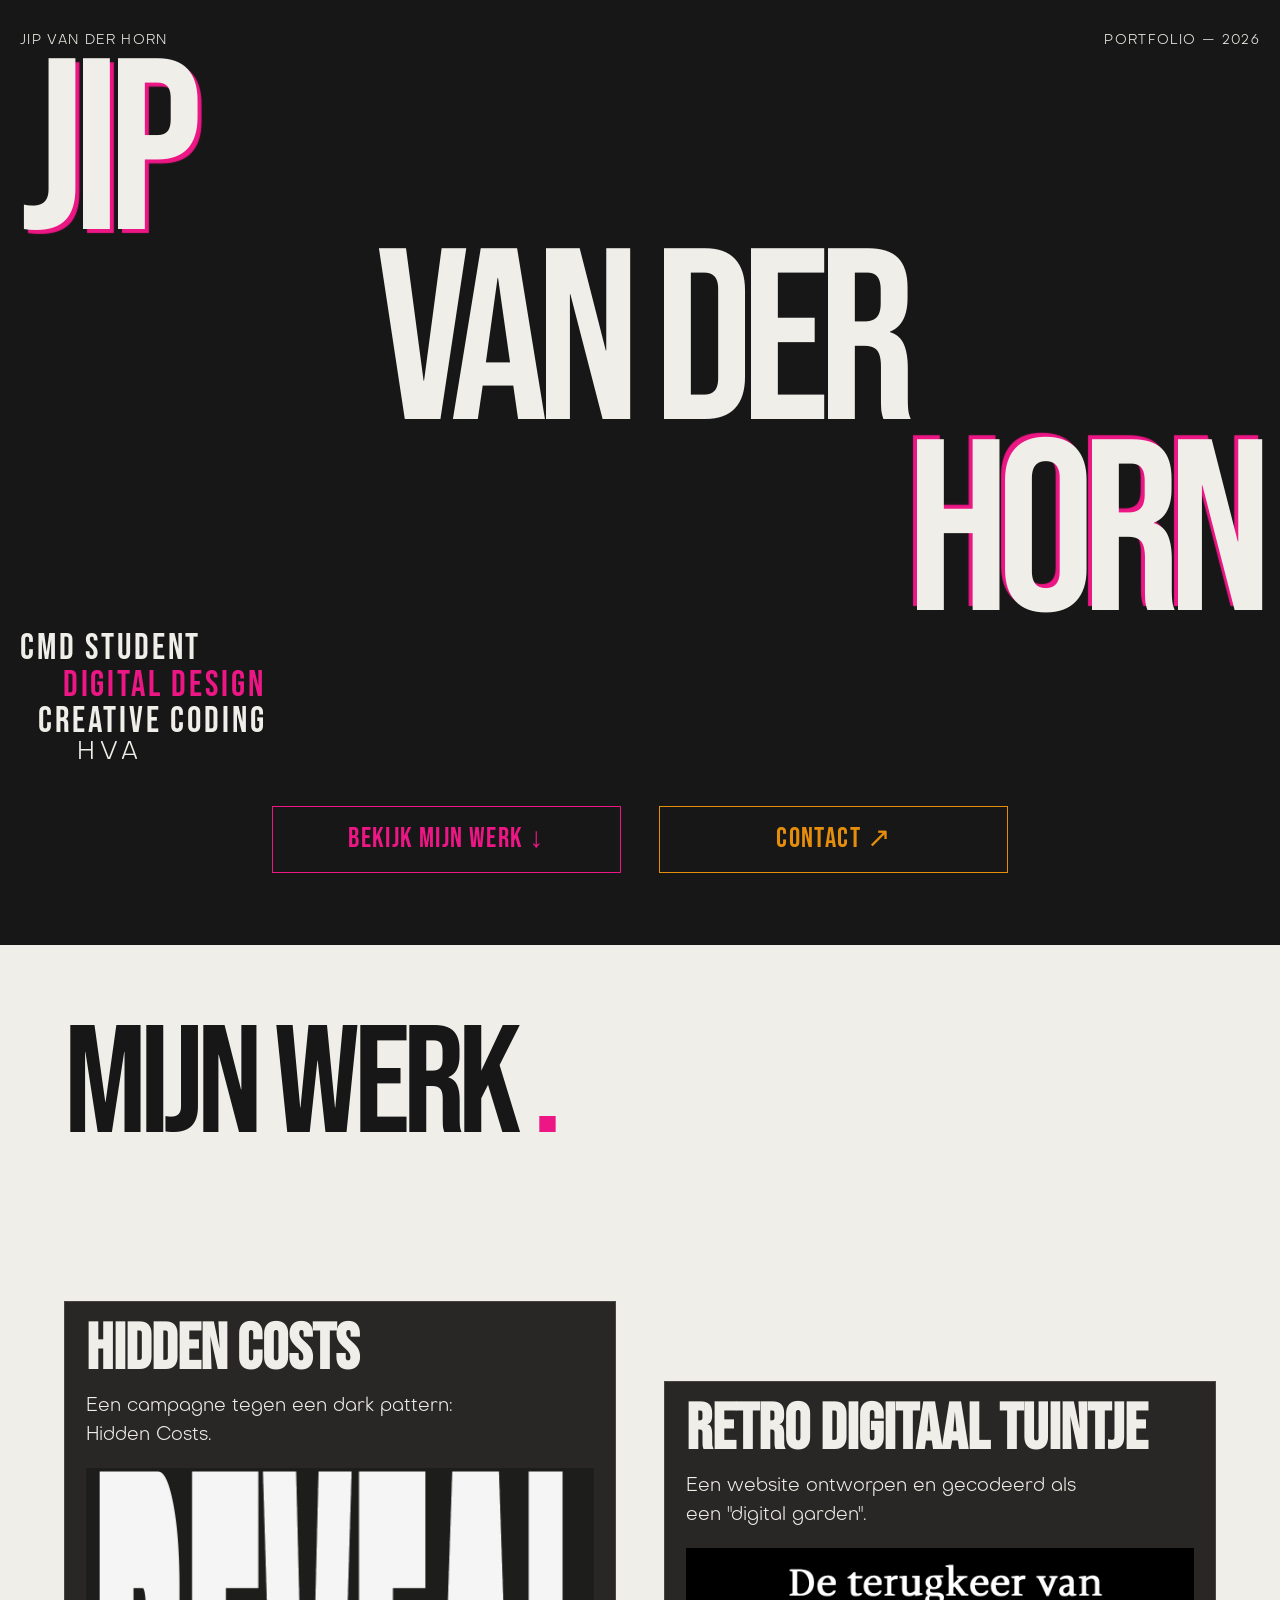
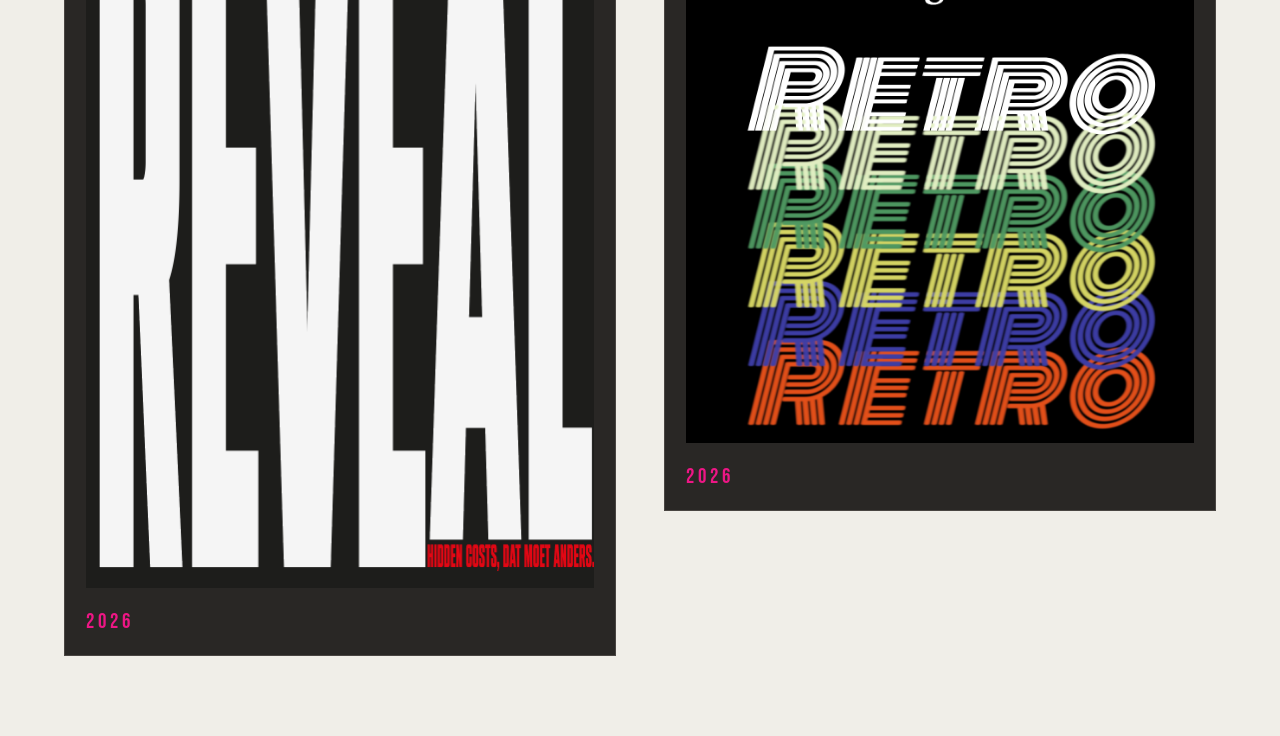
==== commit 61018d05: "..." ====
--- a/index.html
+++ b/index.html
@@ -56,7 +56,7 @@
         </div>
 
         <div class="knoppen">
-          <a class="ontdek" href="#werk">ontdek mijn werk ↓</a>
+          <a class="ontdek" href="#werk">bekijk mijn werk ↓</a>
           <a class="contact" href="./contact/contact.html"> contact ↗ </a>
         </div>
       </section>
--- a/style/style.css
+++ b/style/style.css
@@ -292,10 +292,12 @@
   display: flex;
   align-items: center;
   justify-content: center;
-  gap: clamp(1rem, 4vw, 4rem);
-
-  width: 100%;
-  min-width: 0;
+  gap: clamp(1rem, 3vw, 2.5rem);
+
+  width: min(100%, 46rem);
+  box-sizing: border-box;
+  padding: 1.5em 0;
+  margin: 1em auto;
 }
 
 /* MARK: ontdek en contact */
@@ -306,14 +308,14 @@
   align-items: center;
   justify-content: center;
 
-  flex: 0 1 15rem;
-  width: 100%;
+  flex: 1 1 17rem;
   min-width: 0;
-  min-height: clamp(3.5rem, 5vw, 5rem);
-  padding: 0.5em 0.8em;
+  min-height: 4.2rem;
+  padding: 0.6em 1em;
+  box-sizing: border-box;
 
   font-family: bebas, sans-serif;
-  font-size: clamp(1.4rem, 2vw, 2rem);
+  font-size: clamp(1.5rem, 2.2vw, 2.2rem);
   line-height: 1;
   letter-spacing: 0.05em;
   text-align: center;
@@ -363,20 +365,27 @@
 /* MARK: mobiel */
 
 @media (max-width: 45em) {
+  .beginscherm {
+    overflow-x: clip;
+    overflow-y: visible;
+  }
+
   .knoppen {
     flex-direction: column;
-    align-items: center;
-    gap: 0.8rem;
+    width: min(100%, 17rem);
+    gap: 1rem;
+    padding: 1em;
   }
 
   .ontdek,
   .contact {
     flex: none;
-    width: min(100%, 22rem);
-    min-height: 3.5rem;
-    font-size: clamp(1.8rem, 5vw, 2.5rem);
-  }
-}
+    width: 100%;
+    min-height: 3.3rem;
+    font-size: clamp(1.35rem, 4vw, 1.55rem);
+  }
+}
+
 /* MARK: work section */
 
 .work {
